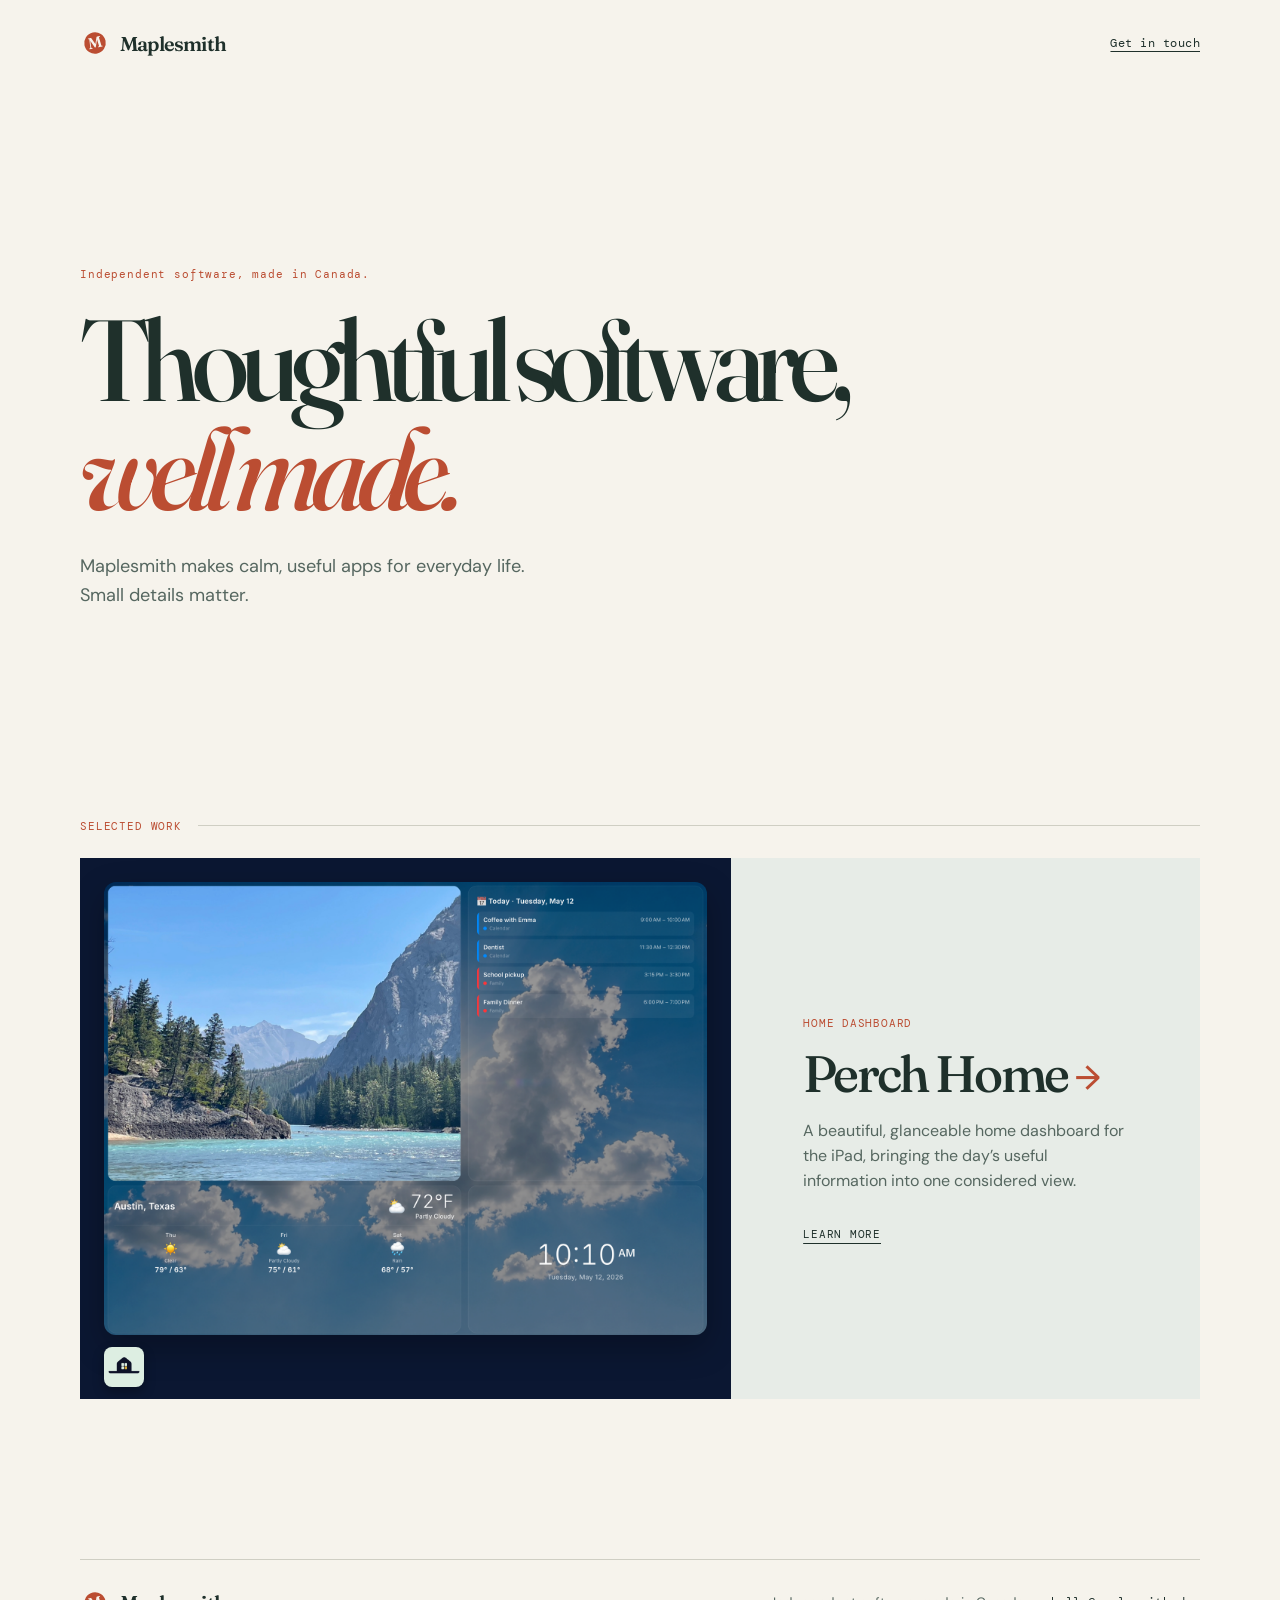
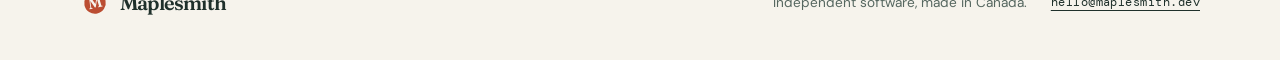
==== index.html @ dc41d1d1 "feat: add Perch Home section with app, privacy, terms, and support pages Moves Perch Home's supporti" ====
<!doctype html>
<html lang="en">
  <head>
    <meta charset="UTF-8" />
    <meta name="viewport" content="width=device-width, initial-scale=1.0" />
    <meta
      name="description"
      content="Maplesmith is an independent software studio making thoughtful apps for everyday life."
    />
    <meta name="theme-color" content="#f6f3ec" />
    <title>Maplesmith - Independent software studio</title>
    <link rel="icon" href="assets/maplesmith-mark.svg" type="image/svg+xml" />
    <link rel="alternate icon" href="assets/favicon-32.png" type="image/png" sizes="32x32" />
    <link rel="apple-touch-icon" href="assets/maplesmith-mark-avatar-180.png" />
    <link rel="preconnect" href="https://fonts.googleapis.com" />
    <link rel="preconnect" href="https://fonts.gstatic.com" crossorigin />
    <link
      href="https://fonts.googleapis.com/css2?family=DM+Mono:wght@400;500&amp;family=DM+Sans:opsz,wght@9..40,400;9..40,500;9..40,600&amp;family=Fraunces:opsz,wght@9..144,500;9..144,600&amp;display=swap"
      rel="stylesheet"
    />
    <link rel="stylesheet" href="styles.css" />
  </head>
  <body>
    <main>
      <nav aria-label="Primary navigation">
        <a class="wordmark" href="#top" aria-label="Maplesmith home">
          <img class="mark" src="assets/maplesmith-mark.svg" alt="" />
          <span>Maplesmith</span>
        </a>
        <a class="nav-link" href="mailto:hello@maplesmith.dev">Get in touch</a>
      </nav>

      <section class="hero" id="top">
        <p class="eyebrow hero-eyebrow">Independent software, made in Canada.</p>
        <h1>Thoughtful software,<br /><em>well made.</em></h1>
        <p class="intro">
          Maplesmith makes calm, useful apps for everyday life. Small details matter.
        </p>
      </section>

      <section class="work" aria-labelledby="work-title">
        <div class="section-heading">
          <p class="eyebrow" id="work-title">Selected work</p>
          <span class="rule" aria-hidden="true"></span>
        </div>
        <a class="project" href="perch-home/">
          <div class="project-art" aria-hidden="true">
            <img class="project-screenshot" src="assets/perch-home-dashboard.png" alt="" />
            <span class="project-app-icon">
              <img src="assets/perch-home-icon.png" alt="" />
            </span>
          </div>
          <div class="project-copy">
            <p class="project-type">Home dashboard</p>
            <h2>Perch Home <span aria-hidden="true">→</span></h2>
            <p>
              A beautiful, glanceable home dashboard for the iPad, bringing the day’s useful
              information into one considered view.
            </p>
            <span class="project-link">Learn more</span>
          </div>
        </a>
      </section>
    </main>

    <footer>
      <a class="wordmark" href="#top">
        <img class="mark" src="assets/maplesmith-mark.svg" alt="" />
        <span>Maplesmith</span>
      </a>
      <p>Independent software, made in Canada.</p>
      <a href="mailto:hello@maplesmith.dev">hello@maplesmith.dev</a>
    </footer>
  </body>
</html>
---- styles.css ----
:root {
  --paper: #f6f3ec;
  --ink: #1f302b;
  --muted: #566760;
  --line: #cfcec3;
  --maple: #bb4d32;
  --moss: #405d4d;
  --serif: "Fraunces", Georgia, serif;
  --sans: "DM Sans", Arial, sans-serif;
  --mono: "DM Mono", monospace;
}

* {
  box-sizing: border-box;
}

html {
  scroll-behavior: smooth;
}

body {
  margin: 0;
  background: var(--paper);
  color: var(--ink);
  font-family: var(--sans);
}

a {
  color: inherit;
}

main,
footer {
  width: min(100% - 48px, 1120px);
  margin: 0 auto;
}

nav {
  display: flex;
  align-items: center;
  justify-content: space-between;
  padding: 28px 0;
}

.wordmark {
  display: inline-flex;
  align-items: center;
  gap: 10px;
  color: var(--ink);
  font-family: var(--serif);
  font-size: 1.25rem;
  font-weight: 600;
  letter-spacing: -0.04em;
  text-decoration: none;
}

.mark {
  width: 30px;
  height: 30px;
  display: block;
}

.nav-link,
footer a:not(.wordmark) {
  font-family: var(--mono);
  font-size: 0.72rem;
  letter-spacing: 0.04em;
  text-underline-offset: 4px;
}

.hero {
  padding: clamp(88px, 15vw, 180px) 0 clamp(110px, 17vw, 190px);
}

.eyebrow {
  margin: 0;
  color: var(--maple);
  font-family: var(--mono);
  font-size: 0.7rem;
  letter-spacing: 0.075em;
  line-height: 1.5;
  text-transform: uppercase;
}

.hero-eyebrow {
  text-transform: none;
}

h1,
h2,
p {
  margin-top: 0;
}

h1 {
  max-width: 850px;
  margin: 22px 0 28px;
  font-family: var(--serif);
  font-size: clamp(3.8rem, 9vw, 7.6rem);
  font-weight: 500;
  letter-spacing: -0.075em;
  line-height: 0.95;
}

h1 em {
  color: var(--maple);
  font-weight: 500;
}

.intro {
  max-width: 450px;
  color: var(--muted);
  font-size: 1.13rem;
  line-height: 1.6;
}

.work {
  padding-bottom: clamp(100px, 14vw, 160px);
}

.section-heading {
  display: flex;
  align-items: center;
  gap: 16px;
  margin-bottom: 24px;
}

.rule {
  height: 1px;
  flex: 1;
  background: var(--line);
}

.project {
  display: grid;
  grid-template-columns: minmax(280px, 1fr) minmax(250px, 0.72fr);
  overflow: hidden;
  background: #e7ece7;
  color: var(--ink);
  text-decoration: none;
  transition: transform 180ms ease, box-shadow 180ms ease;
}

.project:hover {
  box-shadow: 8px 10px 0 var(--ink);
  transform: translate(-4px, -4px);
}

.project-art {
  position: relative;
  display: flex;
  align-items: center;
  overflow: hidden;
  padding: 24px 24px 64px;
  background: #0b1732;
}

.project-screenshot {
  display: block;
  width: 100%;
  height: auto;
  object-fit: contain;
  object-position: center;
  border-radius: 12px;
  box-shadow: 0 12px 32px rgba(0, 0, 0, 0.28);
}

.project-app-icon {
  position: absolute;
  bottom: 12px;
  left: 24px;
  display: block;
  width: 40px;
  overflow: hidden;
  border-radius: 20%;
  box-shadow: 0 5px 12px rgba(0, 0, 0, 0.3);
}

.project-app-icon img {
  display: block;
  width: 100%;
  height: auto;
}

.project-copy {
  display: flex;
  flex-direction: column;
  justify-content: center;
  padding: clamp(36px, 6vw, 72px);
}

.project-type,
.project-link {
  font-family: var(--mono);
  font-size: 0.7rem;
  letter-spacing: 0.07em;
  text-transform: uppercase;
}

.project-type {
  margin-bottom: 18px;
  color: var(--maple);
}

h2 {
  margin-bottom: 20px;
  font-family: var(--serif);
  font-size: clamp(2.25rem, 4vw, 3.4rem);
  font-weight: 500;
  letter-spacing: -0.055em;
  line-height: 1;
}

h2 span {
  color: var(--maple);
  font-family: var(--sans);
  font-size: 0.65em;
  vertical-align: 0.1em;
}

.project-copy > p:not(.project-type) {
  max-width: 370px;
  color: var(--muted);
  line-height: 1.55;
}

.project-link {
  margin-top: 18px;
  color: var(--ink);
  text-decoration: underline;
  text-underline-offset: 5px;
}

footer {
  display: grid;
  grid-template-columns: 1fr auto auto;
  gap: 24px;
  align-items: center;
  padding: 28px 0 42px;
  border-top: 1px solid var(--line);
}

footer p {
  margin: 0;
  color: var(--muted);
  font-size: 0.85rem;
}

@media (max-width: 680px) {
  main,
  footer {
    width: min(100% - 32px, 1120px);
  }

  nav {
    padding-top: 20px;
  }

  .hero {
    padding-top: 100px;
  }

  h1 {
    font-size: clamp(3.5rem, 17vw, 5rem);
  }

  .project {
    grid-template-columns: 1fr;
  }

  .project-art {
    padding: 16px 16px 54px;
  }

  .project-app-icon {
    bottom: 10px;
    left: 16px;
    width: 36px;
  }

  .project-copy {
    padding: 34px;
  }

  footer {
    grid-template-columns: 1fr;
    gap: 16px;
  }
}

/* App sections and document pages */

.subnav {
  display: flex;
  gap: 20px;
  align-items: center;
}

.page-hero {
  padding: clamp(56px, 9vw, 96px) 0 clamp(40px, 6vw, 64px);
}

.page-hero h1,
.doc h1 {
  margin: 18px 0 22px;
  font-size: clamp(2.6rem, 6vw, 4.4rem);
  letter-spacing: -0.06em;
}

.app-id {
  display: flex;
  align-items: center;
  gap: 18px;
}

.app-icon {
  width: 72px;
  height: 72px;
  display: block;
  border-radius: 20%;
  box-shadow: 0 5px 14px rgba(31, 48, 43, 0.18);
}

.features {
  display: grid;
  grid-template-columns: repeat(auto-fit, minmax(260px, 1fr));
  gap: 36px 40px;
}

.feature h3 {
  margin: 0 0 8px;
  font-family: var(--serif);
  font-size: 1.3rem;
  font-weight: 600;
  letter-spacing: -0.03em;
}

.feature p {
  margin: 0;
  color: var(--muted);
  line-height: 1.6;
}

.doc {
  max-width: 720px;
  padding: clamp(48px, 8vw, 80px) 0 clamp(72px, 11vw, 120px);
}

.doc-meta {
  color: var(--muted);
  font-family: var(--mono);
  font-size: 0.72rem;
  letter-spacing: 0.04em;
}

.doc h2 {
  margin: 48px 0 14px;
  font-size: 1.55rem;
  letter-spacing: -0.035em;
  line-height: 1.25;
}

.doc h3 {
  margin: 32px 0 10px;
  font-family: var(--serif);
  font-size: 1.2rem;
  font-weight: 600;
  letter-spacing: -0.03em;
}

.doc p,
.doc li {
  color: var(--muted);
  font-size: 1rem;
  line-height: 1.7;
}

.doc ul {
  margin: 0 0 18px;
  padding-left: 22px;
}

.doc li {
  margin-bottom: 10px;
}

.doc strong {
  color: var(--ink);
  font-weight: 600;
}

.doc code {
  font-family: var(--mono);
  font-size: 0.85em;
  overflow-wrap: anywhere;
}

.cta {
  display: inline-block;
  margin-top: 6px;
  color: var(--ink);
  font-family: var(--mono);
  font-size: 0.7rem;
  letter-spacing: 0.07em;
  text-transform: uppercase;
  text-underline-offset: 5px;
}

@media (max-width: 680px) {
  nav {
    flex-wrap: wrap;
    gap: 12px 16px;
  }

  .subnav {
    flex-wrap: wrap;
    gap: 14px;
  }

  .page-hero h1,
  .doc h1 {
    font-size: clamp(2.4rem, 11vw, 3.2rem);
  }
}
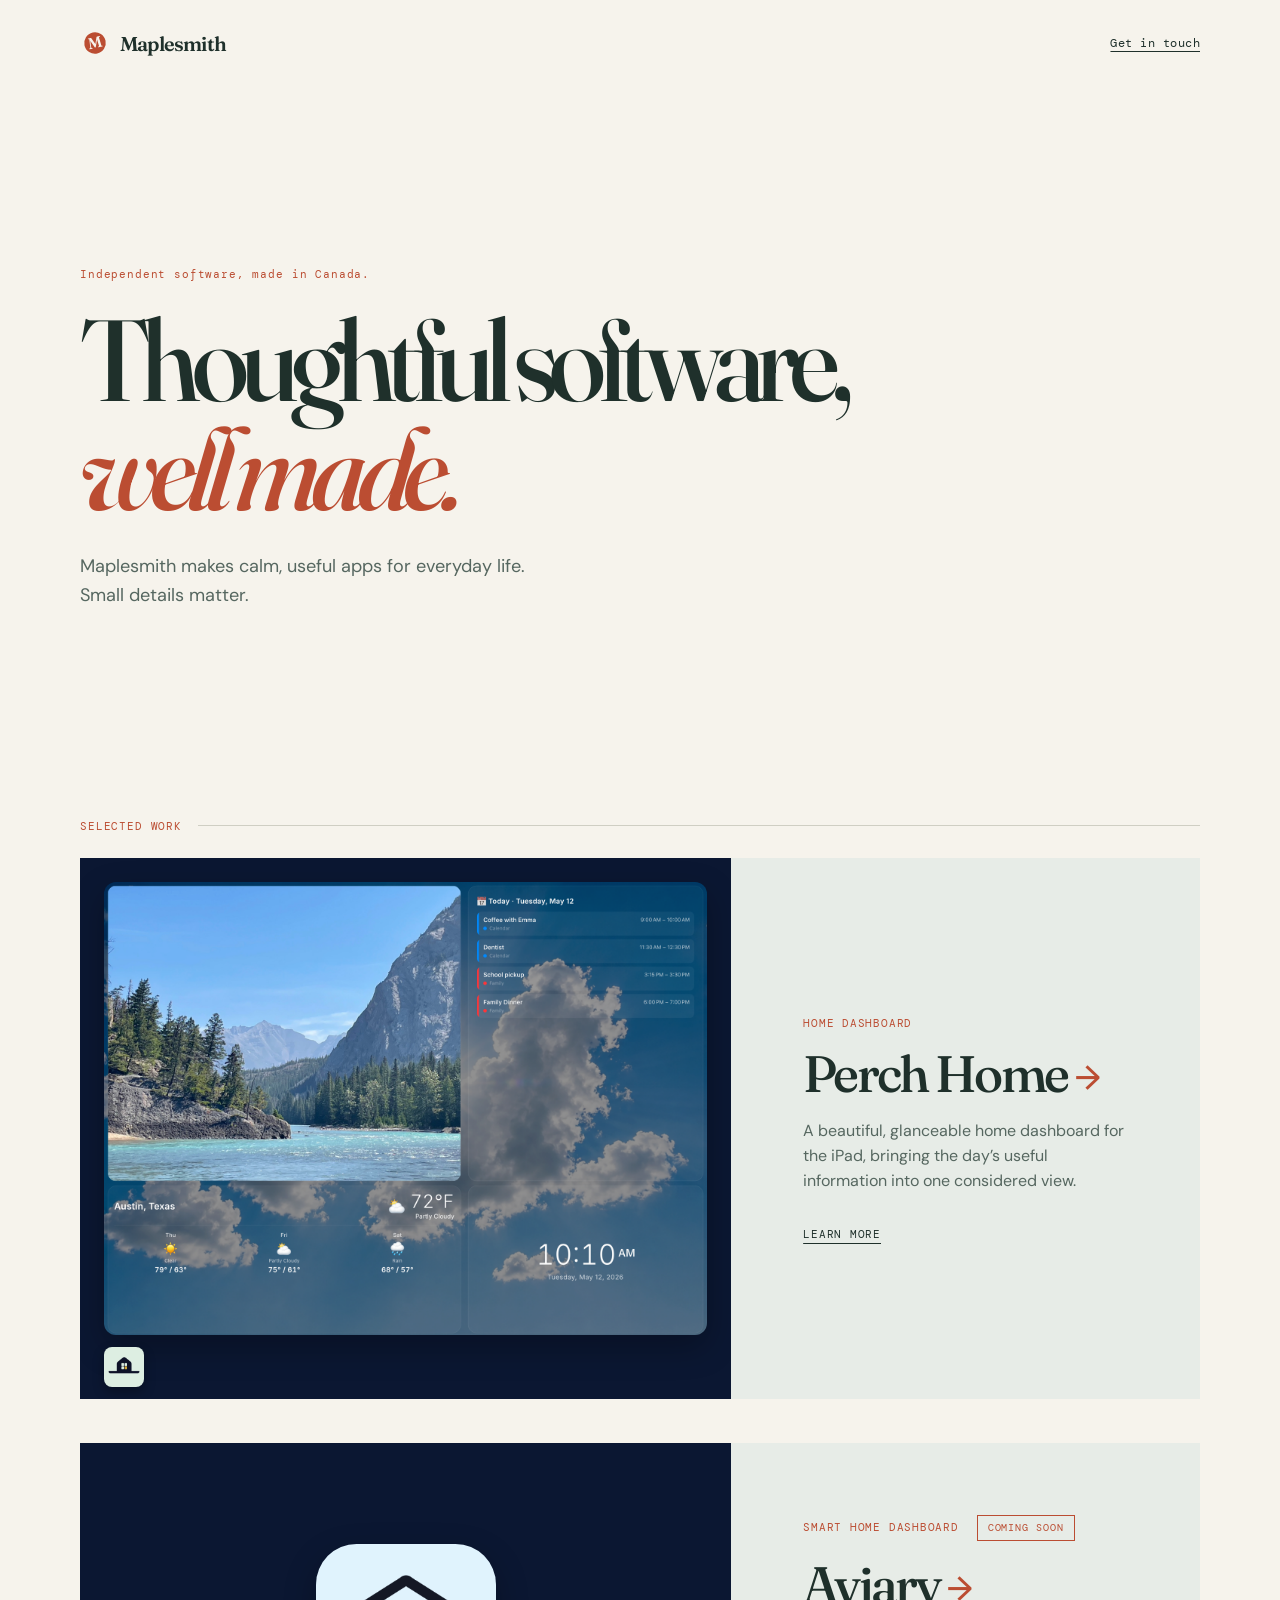
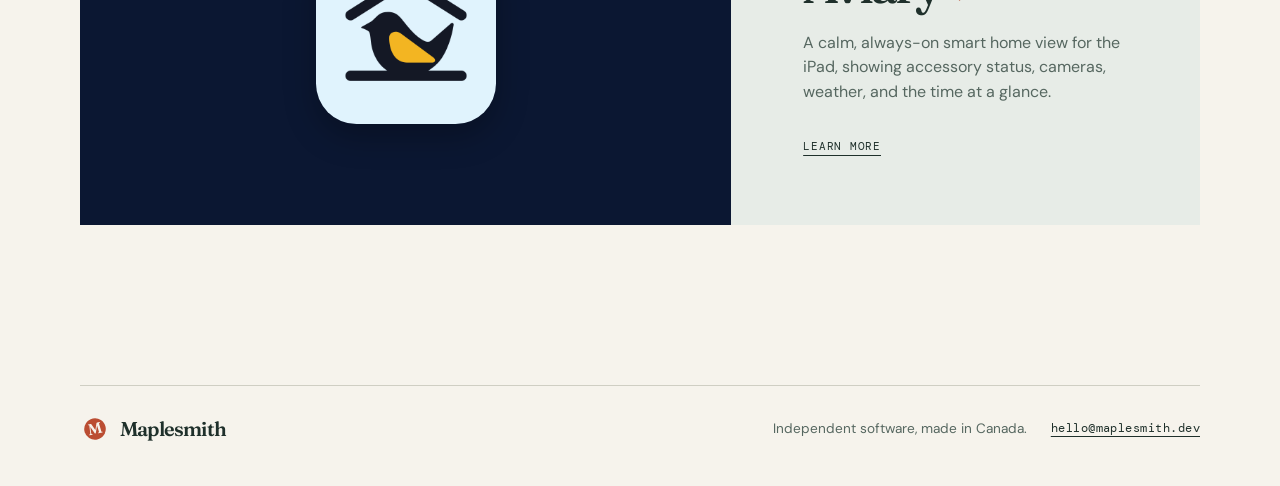
==== commit 8ebf3b01: "feat: add Aviary section to maplesmith.dev Adds /aviary/ with landing, privacy, terms, support, and " ====
--- a/index.html
+++ b/index.html
@@ -60,6 +60,23 @@
             <span class="project-link">Learn more</span>
           </div>
         </a>
+        <!-- COMING SOON: drop the status badge when Aviary v1 is live on the App Store (aviary#34) -->
+        <a class="project" href="aviary/">
+          <div class="project-art is-icon-only" aria-hidden="true">
+            <img class="project-icon-art" src="assets/aviary-icon.png" alt="" />
+          </div>
+          <div class="project-copy">
+            <p class="project-type">
+              Smart home dashboard <span class="status-badge">Coming soon</span>
+            </p>
+            <h2>Aviary <span aria-hidden="true">→</span></h2>
+            <p>
+              A calm, always-on smart home view for the iPad, showing accessory status, cameras,
+              weather, and the time at a glance.
+            </p>
+            <span class="project-link">Learn more</span>
+          </div>
+        </a>
       </section>
     </main>
 
--- a/styles.css
+++ b/styles.css
@@ -290,14 +290,65 @@
 
 /* App sections and document pages */
 
-.subnav {
+.section-head {
+  padding-top: 8px;
+}
+
+/* the section label is an eyebrow, so it carries the same rule as every other
+   section heading on the site rather than floating in whitespace. the page
+   links share that row, with the rule separating them from the label. */
+.section-head .section-heading {
+  margin-bottom: 0;
+}
+
+.section-label {
+  margin: 0;
+  white-space: nowrap;
+}
+
+.section-label a {
+  color: inherit;
+  text-decoration: none;
+}
+
+.section-label a:hover {
+  text-decoration: underline;
+  text-underline-offset: 4px;
+}
+
+.app-eyebrow {
+  margin-bottom: 14px;
+}
+
+.section-nav {
   display: flex;
-  gap: 20px;
-  align-items: center;
+  flex-wrap: wrap;
+  justify-content: flex-start;
+  gap: 4px 26px;
+  padding: 0;
+}
+
+.section-nav a {
+  padding-bottom: 2px;
+  border-bottom: 2px solid transparent;
+  color: var(--muted);
+  font-family: var(--mono);
+  font-size: 0.72rem;
+  letter-spacing: 0.04em;
+  text-decoration: none;
+}
+
+.section-nav a:hover {
+  color: var(--ink);
+}
+
+.section-nav a[aria-current="page"] {
+  color: var(--ink);
+  border-bottom-color: var(--maple);
 }
 
 .page-hero {
-  padding: clamp(56px, 9vw, 96px) 0 clamp(40px, 6vw, 64px);
+  padding: clamp(40px, 7vw, 72px) 0 clamp(40px, 6vw, 64px);
 }
 
 .page-hero h1,
@@ -311,6 +362,11 @@
   display: flex;
   align-items: center;
   gap: 18px;
+  margin-bottom: 26px;
+}
+
+.app-id h1 {
+  margin: 0;
 }
 
 .app-icon {
@@ -343,7 +399,7 @@
 
 .doc {
   max-width: 720px;
-  padding: clamp(48px, 8vw, 80px) 0 clamp(72px, 11vw, 120px);
+  padding: clamp(36px, 6vw, 60px) 0 clamp(72px, 11vw, 120px);
 }
 
 .doc-meta {
@@ -407,18 +463,85 @@
 }
 
 @media (max-width: 680px) {
-  nav {
-    flex-wrap: wrap;
-    gap: 12px 16px;
-  }
-
-  .subnav {
-    flex-wrap: wrap;
-    gap: 14px;
-  }
+  .section-nav {
+    gap: 4px 18px;
+  }
+
 
   .page-hero h1,
   .doc h1 {
     font-size: clamp(2.4rem, 11vw, 3.2rem);
   }
 }
+
+/* the label and links share a row down to about 400px, below which the rule
+   between them shrinks to a stub; there, the links drop to their own line */
+@media (max-width: 400px) {
+  .section-head .section-heading {
+    flex-wrap: wrap;
+    row-gap: 14px;
+  }
+
+  .section-head .section-nav {
+    flex-basis: 100%;
+  }
+}
+
+/* The studio index carried a single project tile until Aviary was added; stacked
+   tiles need separating or their art panels read as one continuous block. */
+
+.project + .project {
+  margin-top: clamp(28px, 4vw, 44px);
+}
+
+/* Pre-release apps: tile art for an app with no device screenshot yet, and the
+   coming-soon marker. Search the site for "Coming soon" to find every place the
+   marker appears when an app ships. */
+
+.project-art.is-icon-only {
+  justify-content: center;
+  padding: clamp(32px, 6vw, 56px);
+}
+
+.project-icon-art {
+  display: block;
+  width: min(60%, 180px);
+  height: auto;
+  border-radius: 22.5%;
+  box-shadow: 0 12px 32px rgba(0, 0, 0, 0.28);
+}
+
+.status-badge {
+  display: inline-block;
+  padding: 4px 10px;
+  border: 1px solid var(--maple);
+  color: var(--maple);
+  font-family: var(--mono);
+  font-size: 0.65rem;
+  letter-spacing: 0.09em;
+  line-height: 1.6;
+  text-transform: uppercase;
+  white-space: nowrap;
+}
+
+.project-type .status-badge {
+  margin-left: 10px;
+}
+
+.hero-badge {
+  margin-bottom: 20px;
+}
+
+.requirements {
+  margin: 22px 0 0;
+  max-width: 54ch;
+  color: var(--muted);
+  font-family: var(--mono);
+  font-size: 0.75rem;
+  line-height: 1.8;
+}
+
+.requirements strong {
+  color: var(--ink);
+  font-weight: 500;
+}
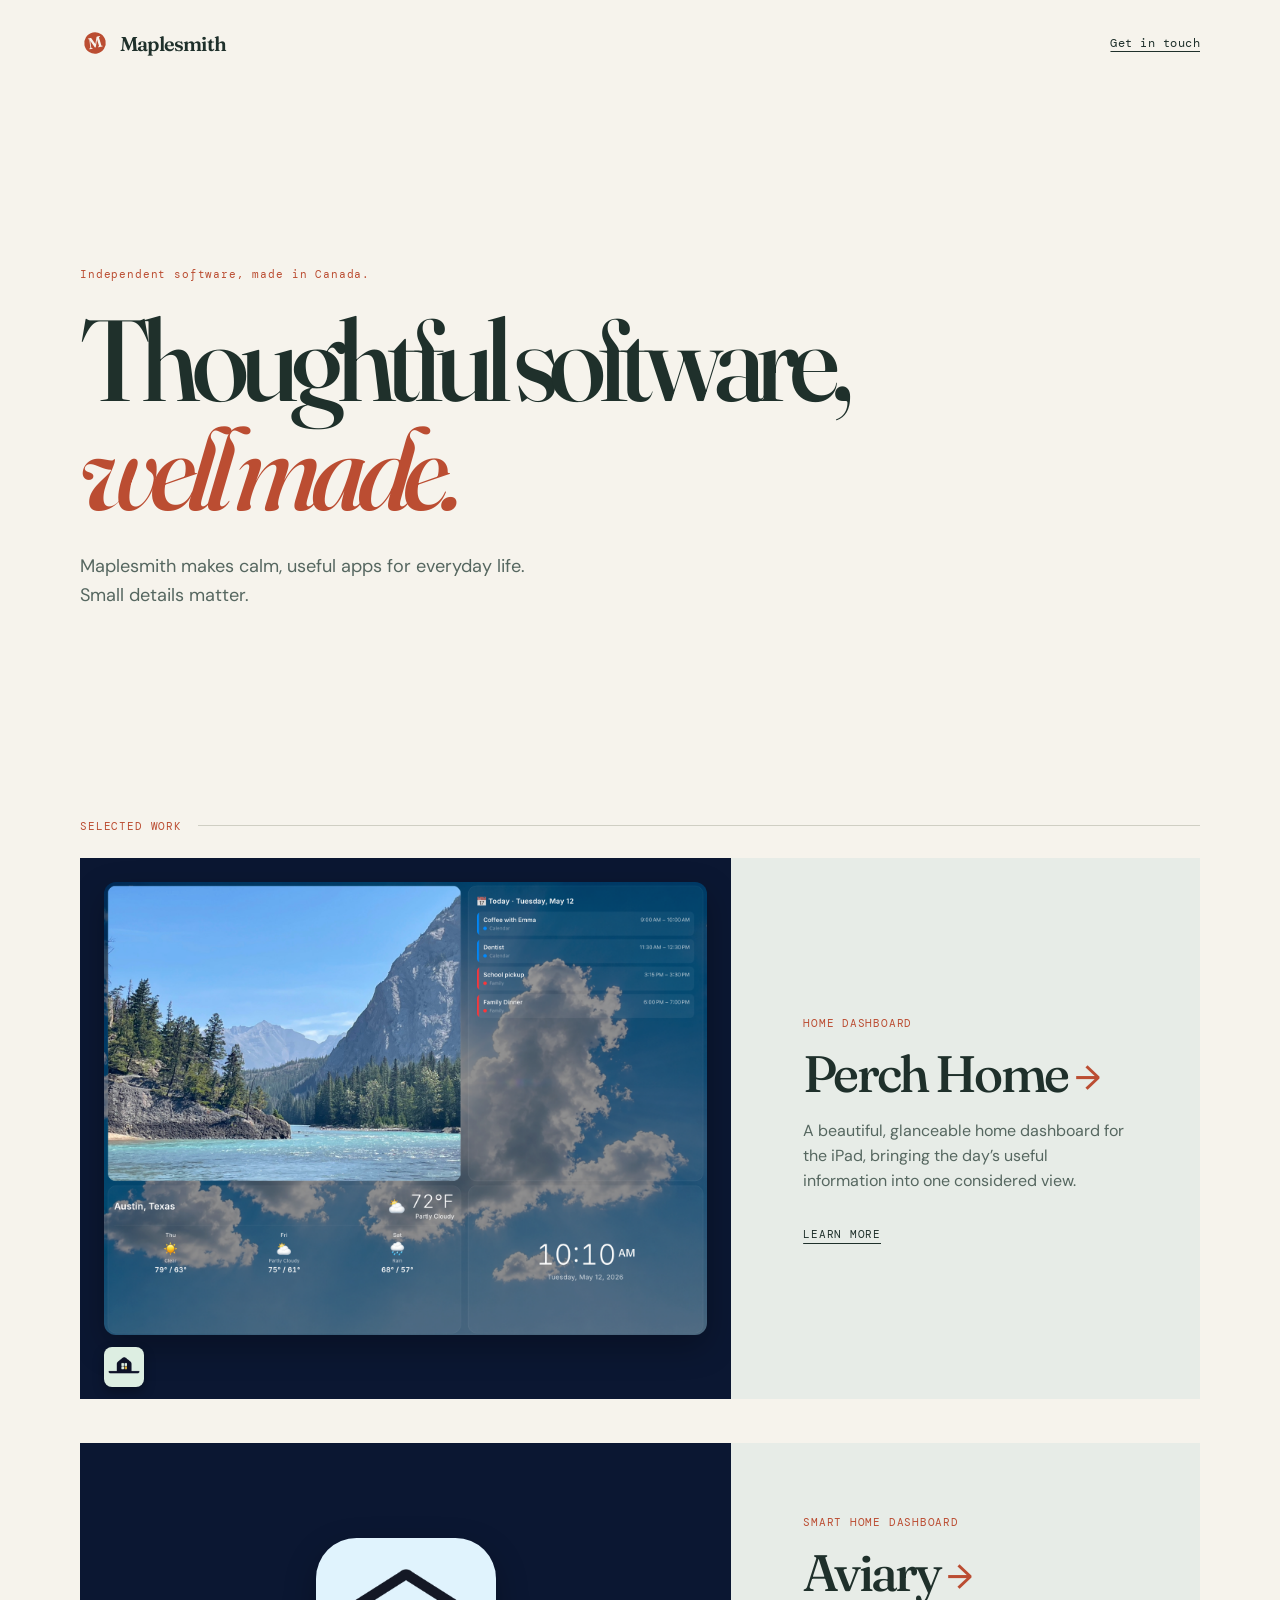
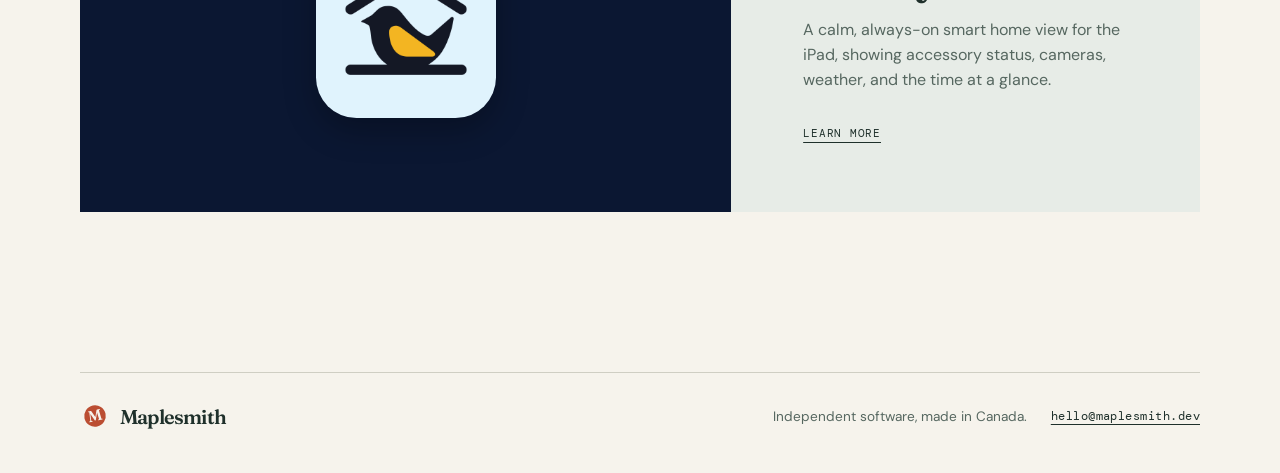
==== commit 38410670: "feat: mark Aviary as released on the App Store Drop the "Coming soon" badges and their CSS, link the" ====
--- a/index.html
+++ b/index.html
@@ -60,15 +60,12 @@
             <span class="project-link">Learn more</span>
           </div>
         </a>
-        <!-- COMING SOON: drop the status badge when Aviary v1 is live on the App Store (aviary#34) -->
         <a class="project" href="aviary/">
           <div class="project-art is-icon-only" aria-hidden="true">
             <img class="project-icon-art" src="assets/aviary-icon.png" alt="" />
           </div>
           <div class="project-copy">
-            <p class="project-type">
-              Smart home dashboard <span class="status-badge">Coming soon</span>
-            </p>
+            <p class="project-type">Smart home dashboard</p>
             <h2>Aviary <span aria-hidden="true">→</span></h2>
             <p>
               A calm, always-on smart home view for the iPad, showing accessory status, cameras,
--- a/styles.css
+++ b/styles.css
@@ -494,9 +494,7 @@
   margin-top: clamp(28px, 4vw, 44px);
 }
 
-/* Pre-release apps: tile art for an app with no device screenshot yet, and the
-   coming-soon marker. Search the site for "Coming soon" to find every place the
-   marker appears when an app ships. */
+/* Tile art for an app with no device screenshot yet. */
 
 .project-art.is-icon-only {
   justify-content: center;
@@ -516,29 +514,7 @@
   padding: 4px 10px;
   border: 1px solid var(--maple);
   color: var(--maple);
-  font-family: var(--mono);
-  font-size: 0.65rem;
-  letter-spacing: 0.09em;
-  line-height: 1.6;
-  text-transform: uppercase;
-  white-space: nowrap;
-}
-
-.project-type .status-badge {
-  margin-left: 10px;
-}
-
-.hero-badge {
-  margin-bottom: 20px;
-}
-
-.requirements {
-  margin: 22px 0 0;
-  max-width: 54ch;
-  color: var(--muted);
-  font-family: var(--mono);
-  font-size: 0.75rem;
-  line-height: 1.8;
+  font-family: var(--mono.8;
 }
 
 .requirements strong {
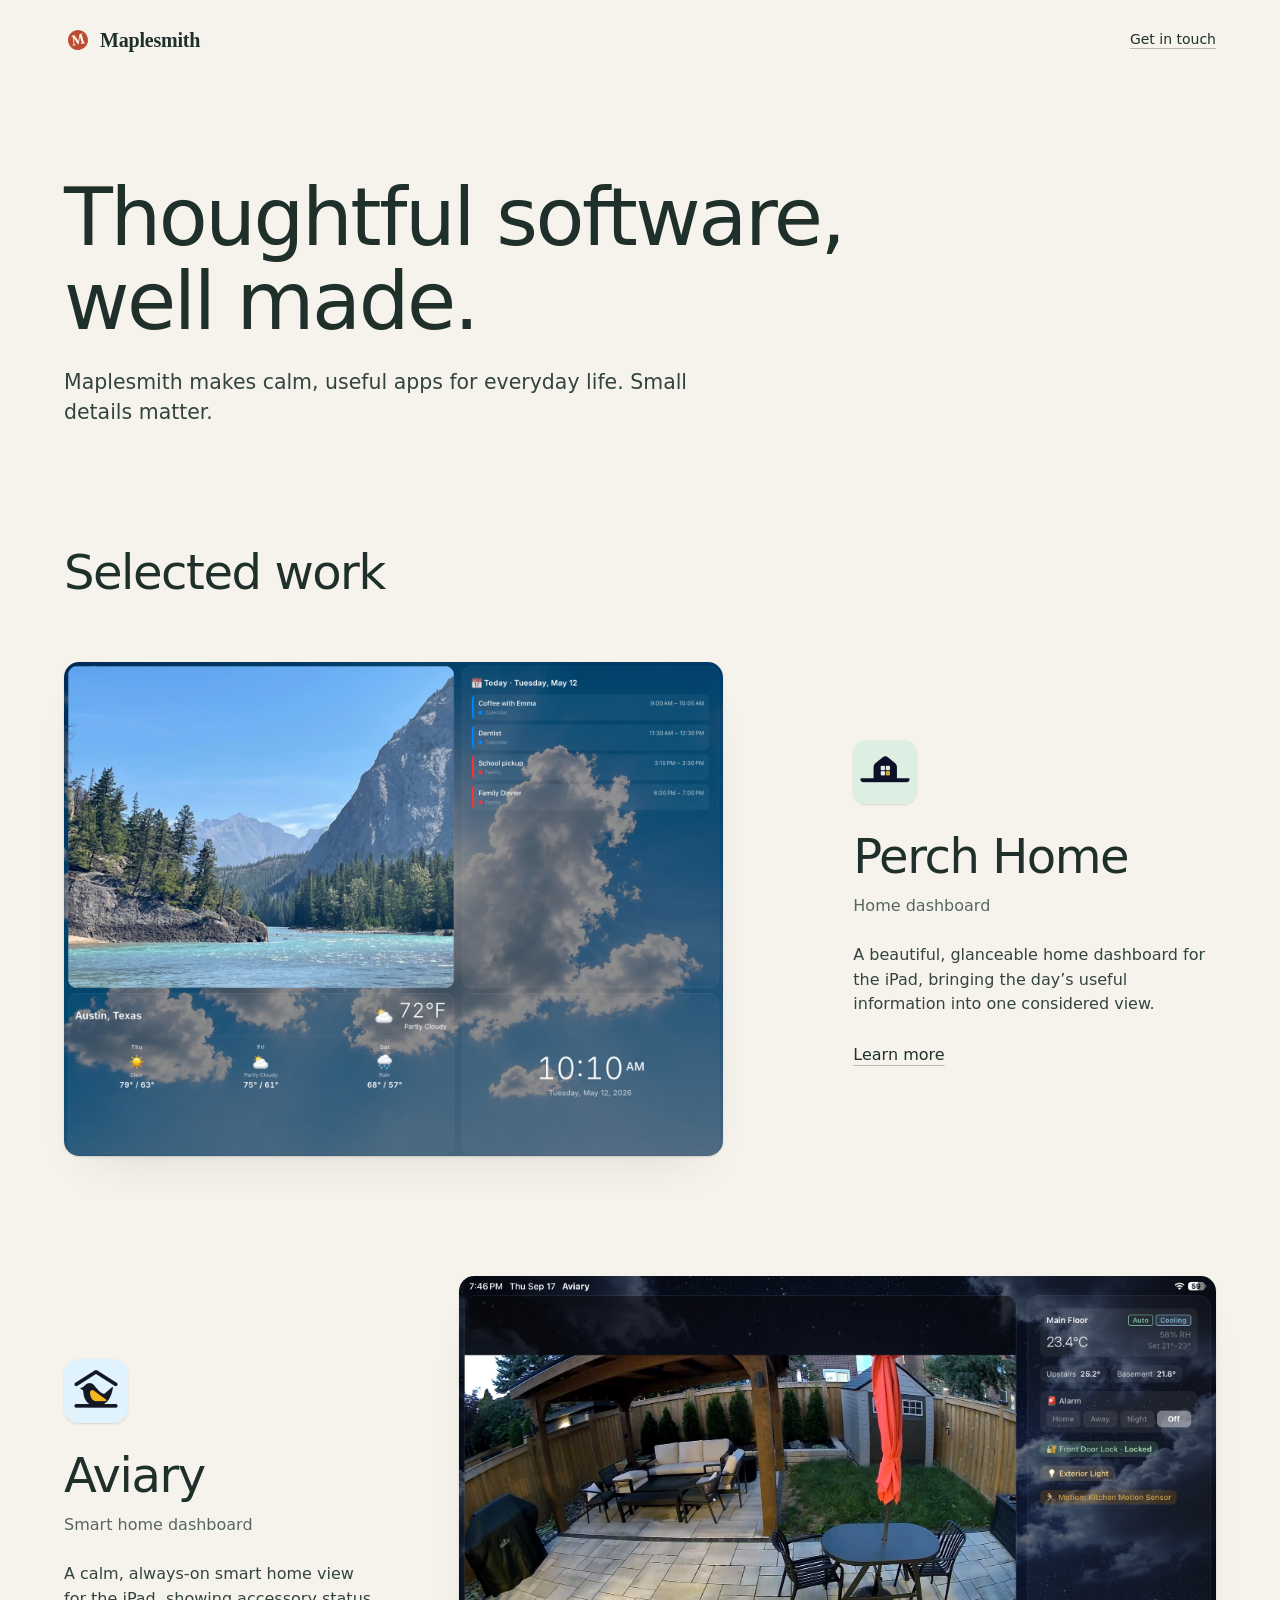
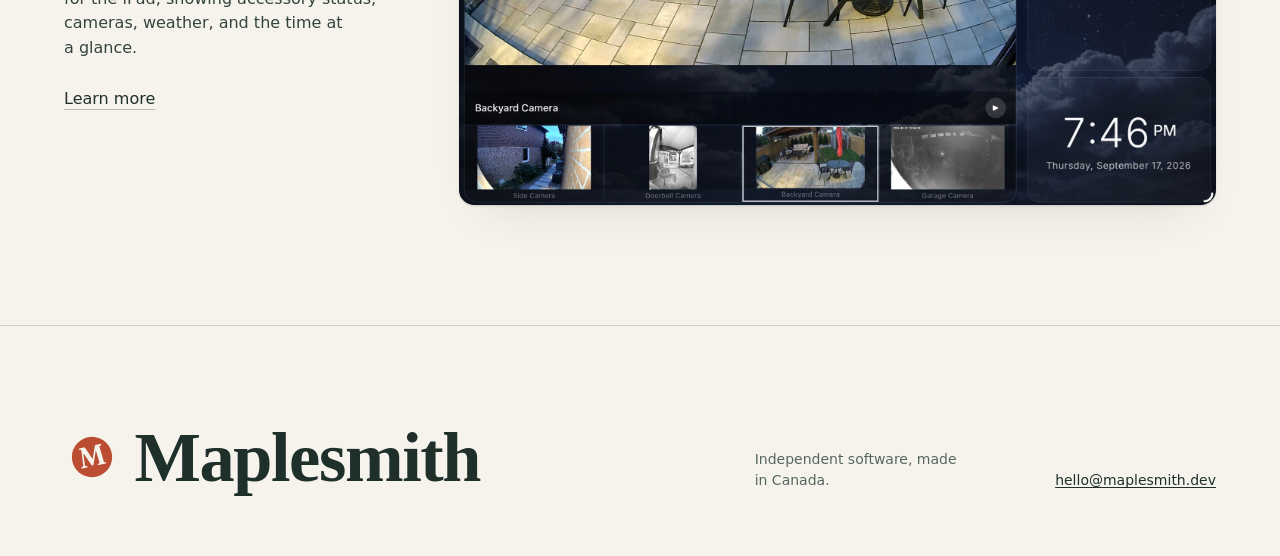
==== commit 25657246: "feat: redesign the site around the apps' own screens Replace Fraunces, DM Sans and DM Mono with Sato" ====
--- a/index.html
+++ b/index.html
@@ -12,78 +12,96 @@
     <link rel="icon" href="assets/maplesmith-mark.svg" type="image/svg+xml" />
     <link rel="alternate icon" href="assets/favicon-32.png" type="image/png" sizes="32x32" />
     <link rel="apple-touch-icon" href="assets/maplesmith-mark-avatar-180.png" />
-    <link rel="preconnect" href="https://fonts.googleapis.com" />
-    <link rel="preconnect" href="https://fonts.gstatic.com" crossorigin />
+    <link rel="preconnect" href="https://api.fontshare.com" crossorigin />
+    <link rel="preconnect" href="https://cdn.fontshare.com" crossorigin />
     <link
-      href="https://fonts.googleapis.com/css2?family=DM+Mono:wght@400;500&amp;family=DM+Sans:opsz,wght@9..40,400;9..40,500;9..40,600&amp;family=Fraunces:opsz,wght@9..144,500;9..144,600&amp;display=swap"
+      href="https://api.fontshare.com/v2/css?f[]=satoshi@400,500,700&amp;f[]=gambetta@600&amp;display=swap"
       rel="stylesheet"
     />
     <link rel="stylesheet" href="styles.css" />
   </head>
   <body>
-    <main>
-      <nav aria-label="Primary navigation">
+    <header class="masthead">
+      <nav class="container" aria-label="Primary navigation">
         <a class="wordmark" href="#top" aria-label="Maplesmith home">
           <img class="mark" src="assets/maplesmith-mark.svg" alt="" />
           <span>Maplesmith</span>
         </a>
         <a class="nav-link" href="mailto:hello@maplesmith.dev">Get in touch</a>
       </nav>
+    </header>
 
+    <main>
       <section class="hero" id="top">
-        <p class="eyebrow hero-eyebrow">Independent software, made in Canada.</p>
-        <h1>Thoughtful software,<br /><em>well made.</em></h1>
-        <p class="intro">
-          Maplesmith makes calm, useful apps for everyday life. Small details matter.
-        </p>
+        <div class="container">
+          <h1>Thoughtful software,<br />well made.</h1>
+          <p class="lead">
+            Maplesmith makes calm, useful apps for everyday life. Small details matter.
+          </p>
+        </div>
       </section>
 
       <section class="work" aria-labelledby="work-title">
-        <div class="section-heading">
-          <p class="eyebrow" id="work-title">Selected work</p>
-          <span class="rule" aria-hidden="true"></span>
+        <div class="container">
+          <h2 id="work-title">Selected work</h2>
+
+          <a class="project" href="perch-home/">
+            <figure class="project-art">
+              <img
+                class="screen"
+                src="assets/perch-home-dashboard.png"
+                width="1600"
+                height="1200"
+                alt="Perch Home on an iPad: a photo, the day's calendar, the weather forecast, and the time"
+              />
+            </figure>
+            <div class="project-copy">
+              <img class="app-icon" src="assets/perch-home-icon.png" width="64" height="64" alt="" />
+              <h3>Perch Home</h3>
+              <p class="kind">Home dashboard</p>
+              <p class="desc">
+                A beautiful, glanceable home dashboard for the iPad, bringing the day’s useful
+                information into one considered view.
+              </p>
+              <span class="project-link">Learn more</span>
+            </div>
+          </a>
+
+          <a class="project is-flipped" href="aviary/">
+            <figure class="project-art">
+              <img
+                class="screen"
+                src="assets/aviary-dashboard.jpg"
+                width="2000"
+                height="1397"
+                loading="lazy"
+                alt="Aviary on an iPad: a backyard camera feed, thermostat, alarm and lock status, and the time"
+              />
+            </figure>
+            <div class="project-copy">
+              <img class="app-icon" src="assets/aviary-icon.png" width="64" height="64" alt="" />
+              <h3>Aviary</h3>
+              <p class="kind">Smart home dashboard</p>
+              <p class="desc">
+                A calm, always-on smart home view for the iPad, showing accessory status, cameras,
+                weather, and the time at a glance.
+              </p>
+              <span class="project-link">Learn more</span>
+            </div>
+          </a>
         </div>
-        <a class="project" href="perch-home/">
-          <div class="project-art" aria-hidden="true">
-            <img class="project-screenshot" src="assets/perch-home-dashboard.png" alt="" />
-            <span class="project-app-icon">
-              <img src="assets/perch-home-icon.png" alt="" />
-            </span>
-          </div>
-          <div class="project-copy">
-            <p class="project-type">Home dashboard</p>
-            <h2>Perch Home <span aria-hidden="true">→</span></h2>
-            <p>
-              A beautiful, glanceable home dashboard for the iPad, bringing the day’s useful
-              information into one considered view.
-            </p>
-            <span class="project-link">Learn more</span>
-          </div>
-        </a>
-        <a class="project" href="aviary/">
-          <div class="project-art is-icon-only" aria-hidden="true">
-            <img class="project-icon-art" src="assets/aviary-icon.png" alt="" />
-          </div>
-          <div class="project-copy">
-            <p class="project-type">Smart home dashboard</p>
-            <h2>Aviary <span aria-hidden="true">→</span></h2>
-            <p>
-              A calm, always-on smart home view for the iPad, showing accessory status, cameras,
-              weather, and the time at a glance.
-            </p>
-            <span class="project-link">Learn more</span>
-          </div>
-        </a>
       </section>
     </main>
 
-    <footer>
-      <a class="wordmark" href="#top">
-        <img class="mark" src="assets/maplesmith-mark.svg" alt="" />
-        <span>Maplesmith</span>
-      </a>
-      <p>Independent software, made in Canada.</p>
-      <a href="mailto:hello@maplesmith.dev">hello@maplesmith.dev</a>
+    <footer class="site-footer">
+      <div class="container">
+        <a class="wordmark" href="#top">
+          <img class="mark" src="assets/maplesmith-mark.svg" alt="" />
+          <span>Maplesmith</span>
+        </a>
+        <p>Independent software, made in Canada.</p>
+        <a href="mailto:hello@maplesmith.dev">hello@maplesmith.dev</a>
+      </div>
     </footer>
   </body>
 </html>
--- a/styles.css
+++ b/styles.css
@@ -1,523 +1,782 @@
-:root {
-  --paper: #f6f3ec;
-  --ink: #1f302b;
-  --muted: #566760;
-  --line: #cfcec3;
-  --maple: #bb4d32;
-  --moss: #405d4d;
-  --serif: "Fraunces", Georgia, serif;
-  --sans: "DM Sans", Arial, sans-serif;
-  --mono: "DM Mono", monospace;
-}
-
-* {
-  box-sizing: border-box;
-}
+/* Hallmark · shape: Split Studio (/), Banner and Showcase (/perch-home/), Stage product page (/aviary/), Long Document (docs) · genre: editorial · theme: brand · redesign: full · draw: cc7d07, 1c250b, 7abcd0 (shapes swapped, see Picks)
+ * paper: oklch(96.5% 0.010 87.5) · accent: oklch(56% 0.148 35) · display: Satoshi · body: Satoshi · wordmark: Gambetta · hero: Banner (/), Banner (/perch-home/), Stage (/aviary/), kept (docs) · nav: edge-aligned, wordmark and one link · footer: mast · signature: both apps' real iPad screens set large on the first screen
+ * axes: light/geometric-sans/warm · posture: restrained · job: try · imagery: screenshots 6 (the owner's App Store captures) · contrast: pass · fold: pass · v2.0.0 */
+/* Hallmark · reworded "Perch Home →" to "Perch Home", "Aviary →" to "Aviary" · 63 names the arrow glued to the head */
+/* Hallmark · waive 77 · section.requirements-band is two dl rows and one App Store action · Aviary states exactly two requirements and a third row would invent one */
+/* Hallmark · waive 79 · the document pages head an article with its title only · each privacy policy, terms and FAQ text runs straight on below its title, so the first screen is the document itself */
+/* Hallmark · dismissed 77 · the studio home has two apps to show and the document pages are single legal texts; no section was added beyond the page's own content */
+/* Hallmark · pre-emit critique: P4 H4 E4 S4 R5 V3 · weakest: V, the three landing pages share the split tile; each page leads differently (type banner, full-width screen, stage) */
+@import url("./tokens.css");
+@import url("./base.css");
 
 html {
   scroll-behavior: smooth;
 }
 
-body {
-  margin: 0;
-  background: var(--paper);
-  color: var(--ink);
-  font-family: var(--sans);
-}
-
-a {
-  color: inherit;
-}
-
-main,
-footer {
-  width: min(100% - 48px, 1120px);
-  margin: 0 auto;
-}
-
-nav {
+a:hover {
+  text-decoration-color: var(--color-accent);
+}
+
+
+/* Chrome */
+
+.masthead nav {
   display: flex;
   align-items: center;
   justify-content: space-between;
-  padding: 28px 0;
+  min-height: 80px;
 }
 
 .wordmark {
   display: inline-flex;
   align-items: center;
-  gap: 10px;
-  color: var(--ink);
-  font-family: var(--serif);
-  font-size: 1.25rem;
+  gap: var(--space-xs);
+  color: var(--color-ink);
+  font-family: var(--font-outlier);
+  font-size: var(--text-lg);
   font-weight: 600;
-  letter-spacing: -0.04em;
+  letter-spacing: -0.01em;
   text-decoration: none;
 }
 
 .mark {
-  width: 30px;
-  height: 30px;
-  display: block;
+  width: 28px;
+  height: 28px;
+  flex-shrink: 0;
 }
 
 .nav-link,
-footer a:not(.wordmark) {
-  font-family: var(--mono);
-  font-size: 0.72rem;
-  letter-spacing: 0.04em;
-  text-underline-offset: 4px;
-}
-
-.hero {
-  padding: clamp(88px, 15vw, 180px) 0 clamp(110px, 17vw, 190px);
-}
-
-.eyebrow {
-  margin: 0;
-  color: var(--maple);
-  font-family: var(--mono);
-  font-size: 0.7rem;
-  letter-spacing: 0.075em;
-  line-height: 1.5;
-  text-transform: uppercase;
-}
-
-.hero-eyebrow {
-  text-transform: none;
-}
-
-h1,
-h2,
-p {
-  margin-top: 0;
-}
-
-h1 {
-  max-width: 850px;
-  margin: 22px 0 28px;
-  font-family: var(--serif);
-  font-size: clamp(3.8rem, 9vw, 7.6rem);
+.cta,
+.project-link {
+  display: inline-flex;
+  align-items: center;
+  min-height: 44px;
   font-weight: 500;
-  letter-spacing: -0.075em;
-  line-height: 0.95;
-}
-
-h1 em {
-  color: var(--maple);
-  font-weight: 500;
-}
-
-.intro {
-  max-width: 450px;
-  color: var(--muted);
-  font-size: 1.13rem;
-  line-height: 1.6;
-}
-
-.work {
-  padding-bottom: clamp(100px, 14vw, 160px);
+  text-decoration: underline;
+  text-decoration-color: var(--color-rule-2);
+  text-underline-offset: 0.3em;
+  transition: text-decoration-color var(--dur-short) var(--ease-out);
+}
+
+.nav-link {
+  font-size: var(--text-sm);
+}
+
+.nav-link:active,
+.cta:active,
+.project:active .project-link,
+.doc a:active {
+  color: var(--color-ink-2);
+}
+
+.statement-band .cta:active {
+  color: var(--color-board-muted);
+}
+
+.section-head {
+  border-block: var(--rule-hair) solid var(--color-rule);
 }
 
 .section-heading {
   display: flex;
   align-items: center;
-  gap: 16px;
-  margin-bottom: 24px;
-}
-
-.rule {
-  height: 1px;
-  flex: 1;
-  background: var(--line);
-}
-
-.project {
-  display: grid;
-  grid-template-columns: minmax(280px, 1fr) minmax(250px, 0.72fr);
-  overflow: hidden;
-  background: #e7ece7;
-  color: var(--ink);
-  text-decoration: none;
-  transition: transform 180ms ease, box-shadow 180ms ease;
-}
-
-.project:hover {
-  box-shadow: 8px 10px 0 var(--ink);
-  transform: translate(-4px, -4px);
-}
-
-.project-art {
-  position: relative;
-  display: flex;
-  align-items: center;
-  overflow: hidden;
-  padding: 24px 24px 64px;
-  background: #0b1732;
-}
-
-.project-screenshot {
-  display: block;
-  width: 100%;
-  height: auto;
-  object-fit: contain;
-  object-position: center;
-  border-radius: 12px;
-  box-shadow: 0 12px 32px rgba(0, 0, 0, 0.28);
-}
-
-.project-app-icon {
-  position: absolute;
-  bottom: 12px;
-  left: 24px;
-  display: block;
-  width: 40px;
-  overflow: hidden;
-  border-radius: 20%;
-  box-shadow: 0 5px 12px rgba(0, 0, 0, 0.3);
-}
-
-.project-app-icon img {
-  display: block;
-  width: 100%;
-  height: auto;
-}
-
-.project-copy {
-  display: flex;
-  flex-direction: column;
-  justify-content: center;
-  padding: clamp(36px, 6vw, 72px);
-}
-
-.project-type,
-.project-link {
-  font-family: var(--mono);
-  font-size: 0.7rem;
-  letter-spacing: 0.07em;
-  text-transform: uppercase;
-}
-
-.project-type {
-  margin-bottom: 18px;
-  color: var(--maple);
-}
-
-h2 {
-  margin-bottom: 20px;
-  font-family: var(--serif);
-  font-size: clamp(2.25rem, 4vw, 3.4rem);
+  gap: var(--space-lg);
+  min-height: 56px;
+}
+
+.section-label {
   font-weight: 500;
-  letter-spacing: -0.055em;
-  line-height: 1;
-}
-
-h2 span {
-  color: var(--maple);
-  font-family: var(--sans);
-  font-size: 0.65em;
-  vertical-align: 0.1em;
-}
-
-.project-copy > p:not(.project-type) {
-  max-width: 370px;
-  color: var(--muted);
-  line-height: 1.55;
-}
-
-.project-link {
-  margin-top: 18px;
-  color: var(--ink);
-  text-decoration: underline;
-  text-underline-offset: 5px;
-}
-
-footer {
-  display: grid;
-  grid-template-columns: 1fr auto auto;
-  gap: 24px;
-  align-items: center;
-  padding: 28px 0 42px;
-  border-top: 1px solid var(--line);
-}
-
-footer p {
-  margin: 0;
-  color: var(--muted);
-  font-size: 0.85rem;
-}
-
-@media (max-width: 680px) {
-  main,
-  footer {
-    width: min(100% - 32px, 1120px);
-  }
-
-  nav {
-    padding-top: 20px;
-  }
-
-  .hero {
-    padding-top: 100px;
-  }
-
-  h1 {
-    font-size: clamp(3.5rem, 17vw, 5rem);
-  }
-
-  .project {
-    grid-template-columns: 1fr;
-  }
-
-  .project-art {
-    padding: 16px 16px 54px;
-  }
-
-  .project-app-icon {
-    bottom: 10px;
-    left: 16px;
-    width: 36px;
-  }
-
-  .project-copy {
-    padding: 34px;
-  }
-
-  footer {
-    grid-template-columns: 1fr;
-    gap: 16px;
-  }
-}
-
-/* App sections and document pages */
-
-.section-head {
-  padding-top: 8px;
-}
-
-/* the section label is an eyebrow, so it carries the same rule as every other
-   section heading on the site rather than floating in whitespace. the page
-   links share that row, with the rule separating them from the label. */
-.section-head .section-heading {
-  margin-bottom: 0;
-}
-
-.section-label {
-  margin: 0;
   white-space: nowrap;
 }
 
 .section-label a {
-  color: inherit;
+  display: inline-flex;
+  align-items: center;
+  min-height: 44px;
   text-decoration: none;
 }
 
 .section-label a:hover {
   text-decoration: underline;
-  text-underline-offset: 4px;
-}
-
-.app-eyebrow {
-  margin-bottom: 14px;
+  text-decoration-color: var(--color-accent);
+}
+
+.rule {
+  flex: 1;
 }
 
 .section-nav {
   display: flex;
   flex-wrap: wrap;
-  justify-content: flex-start;
-  gap: 4px 26px;
-  padding: 0;
+  gap: 0 var(--space-lg);
 }
 
 .section-nav a {
-  padding-bottom: 2px;
-  border-bottom: 2px solid transparent;
-  color: var(--muted);
-  font-family: var(--mono);
-  font-size: 0.72rem;
-  letter-spacing: 0.04em;
+  display: inline-flex;
+  align-items: center;
+  min-height: 44px;
+  color: var(--color-muted);
+  font-size: var(--text-sm);
   text-decoration: none;
+  transition: color var(--dur-short) var(--ease-out);
 }
 
 .section-nav a:hover {
-  color: var(--ink);
+  color: var(--color-ink);
 }
 
 .section-nav a[aria-current="page"] {
-  color: var(--ink);
-  border-bottom-color: var(--maple);
-}
+  color: var(--color-ink);
+  box-shadow: inset 0 -2px 0 var(--color-accent);
+}
+
+.site-footer {
+  border-top: var(--rule-hair) solid var(--color-rule);
+  padding-block: var(--space-3xl) var(--space-2xl);
+}
+
+.site-footer .container {
+  display: grid;
+  grid-template-columns: repeat(12, minmax(0, 1fr));
+  column-gap: var(--gap-columns);
+  row-gap: var(--space-lg);
+  align-items: end;
+}
+
+.site-footer .wordmark {
+  grid-column: 1 / 8;
+  gap: 0.2em;
+  font-size: clamp(2.5rem, 2rem + 3vw, 4.5rem);
+  letter-spacing: -0.02em;
+  line-height: 1;
+}
+
+.site-footer .wordmark .mark {
+  width: 0.8em;
+  height: 0.8em;
+}
+
+.site-footer p {
+  grid-column: 8 / 11;
+  color: var(--color-muted);
+  font-size: var(--text-sm);
+}
+
+.site-footer a:not(.wordmark) {
+  grid-column: 11 / 13;
+  justify-self: end;
+  font-size: var(--text-sm);
+}
+
+/* Controls */
+
+.actions {
+  display: flex;
+  flex-wrap: wrap;
+  gap: var(--space-sm);
+}
+
+.btn {
+  display: inline-flex;
+  align-items: center;
+  min-height: 48px;
+  padding: 0 var(--space-lg);
+  border: var(--rule-hair) solid var(--color-ink);
+  border-radius: var(--radius-input);
+  background: var(--color-ink);
+  color: var(--color-paper);
+  font-weight: 500;
+  line-height: 1;
+  text-decoration: none;
+  white-space: nowrap;
+  transition: background-color var(--dur-short) var(--ease-out), transform var(--dur-micro) var(--ease-out);
+}
+
+.btn:hover {
+  background: var(--color-ink-2);
+}
+
+.btn:active {
+  transform: translateY(1px);
+}
+
+.btn--quiet {
+  border-color: var(--color-rule-2);
+  background: transparent;
+  color: var(--color-ink);
+}
+
+.btn--quiet:hover {
+  background: var(--color-paper-2);
+}
+
+/* Screens: the apps' own captures, no device frame */
+
+.screen {
+  width: 100%;
+  border-radius: clamp(8px, 1.2vw, var(--radius-screen));
+  box-shadow: var(--shadow-screen);
+}
+
+.app-icon {
+  width: 64px;
+  height: 64px;
+  border-radius: var(--radius-icon);
+  box-shadow: 0 1px 2px var(--color-shade);
+}
+
+/* Studio home */
+
+.hero {
+  padding-block: var(--space-3xl) var(--section-gap-s);
+}
+
+.hero h1 {
+  max-width: 16ch;
+}
+
+.hero .lead {
+  margin-top: var(--space-lg);
+  color: var(--color-ink-2);
+}
+
+.work {
+  padding-block: var(--section-gap-s);
+}
+
+.hero + .work {
+  padding-top: 0;
+}
+
+.work h2 {
+  margin-bottom: var(--space-2xl);
+}
+
+.project {
+  display: grid;
+  grid-template-columns: repeat(12, minmax(0, 1fr));
+  column-gap: var(--gap-columns);
+  align-items: center;
+  border-radius: var(--radius-card);
+  color: inherit;
+  text-decoration: none;
+}
+
+.project + .project {
+  margin-top: var(--section-gap-s);
+}
+
+.project:focus-visible {
+  outline-offset: var(--space-md);
+}
+
+.project-art {
+  grid-column: 1 / 8;
+  grid-row: 1;
+  margin: 0;
+}
+
+.project-copy {
+  grid-column: 9 / 13;
+  grid-row: 1;
+}
+
+.project.is-flipped .project-art {
+  grid-column: 5 / 13;
+}
+
+.project.is-flipped .project-copy {
+  grid-column: 1 / 5;
+  padding-right: var(--space-xl);
+}
+
+.project h3 {
+  margin-top: var(--space-lg);
+  font-size: var(--text-section);
+}
+
+.kind {
+  margin-top: var(--space-xs);
+  color: var(--color-muted);
+  font-weight: 500;
+}
+
+.desc {
+  max-width: 40ch;
+  margin-top: var(--space-lg);
+  color: var(--color-ink-2);
+}
+
+.project-link {
+  margin-top: var(--space-md);
+}
+
+.project:hover .project-link {
+  text-decoration-color: var(--color-accent);
+}
+
+/* App pages */
 
 .page-hero {
-  padding: clamp(40px, 7vw, 72px) 0 clamp(40px, 6vw, 64px);
-}
-
-.page-hero h1,
-.doc h1 {
-  margin: 18px 0 22px;
-  font-size: clamp(2.6rem, 6vw, 4.4rem);
-  letter-spacing: -0.06em;
+  padding-block: var(--space-3xl);
 }
 
 .app-id {
   display: flex;
   align-items: center;
-  gap: 18px;
-  margin-bottom: 26px;
-}
-
-.app-id h1 {
+  gap: var(--space-lg);
+}
+
+.app-id .app-icon {
+  width: 88px;
+  height: 88px;
+}
+
+.subtitle {
+  margin-top: var(--space-2xs);
+  color: var(--color-muted);
+  font-size: var(--text-lead);
+}
+
+.page-hero .lead {
+  margin-top: var(--space-xl);
+  color: var(--color-ink-2);
+}
+
+.page-hero .actions {
+  margin-top: var(--space-xl);
+}
+
+.page-hero--banner {
+  padding-bottom: var(--section-gap-s);
+}
+
+.page-hero--banner .container {
+  display: grid;
+  grid-template-columns: repeat(12, minmax(0, 1fr));
+  column-gap: var(--gap-columns);
+  align-items: end;
+}
+
+.page-hero--banner .page-hero-text {
+  grid-column: 1 / 8;
+}
+
+.page-hero--banner .actions {
+  grid-column: 9 / 13;
+  justify-self: end;
+}
+
+.showcase figure {
+  width: min(100%, 1088px);
+  margin: 0 auto;
+}
+
+.showcase-pair {
+  display: grid;
+  grid-template-columns: minmax(0, 7fr) minmax(0, 5fr);
+  gap: var(--gap-columns);
+  align-items: start;
+  width: min(100%, 1088px);
+  margin: var(--space-2xl) auto 0;
+}
+
+.showcase-pair figure {
+  width: auto;
   margin: 0;
 }
 
-.app-icon {
-  width: 72px;
-  height: 72px;
-  display: block;
-  border-radius: 20%;
-  box-shadow: 0 5px 14px rgba(31, 48, 43, 0.18);
-}
-
-.features {
-  display: grid;
-  grid-template-columns: repeat(auto-fit, minmax(260px, 1fr));
-  gap: 36px 40px;
-}
-
-.feature h3 {
-  margin: 0 0 8px;
-  font-family: var(--serif);
-  font-size: 1.3rem;
-  font-weight: 600;
-  letter-spacing: -0.03em;
+.showcase-pair figcaption {
+  margin-top: var(--space-sm);
+  color: var(--color-muted);
+  font-size: var(--text-sm);
+}
+
+.page-hero--stage .container {
+  display: grid;
+  grid-template-columns: minmax(0, 4fr) minmax(0, 8fr);
+  gap: var(--space-2xl);
+  align-items: center;
+}
+
+.page-hero-art {
+  margin: 0;
+}
+
+.features-layout {
+  display: grid;
+  grid-template-columns: repeat(12, minmax(0, 1fr));
+  column-gap: var(--gap-columns);
+}
+
+.features-layout > h2 {
+  grid-column: 1 / 5;
+  align-self: start;
 }
 
 .feature p {
+  margin-top: var(--space-xs);
+  color: var(--color-ink-2);
+}
+
+.features--rows {
+  grid-column: 5 / 13;
+  border-bottom: var(--rule-hair) solid var(--color-rule);
+}
+
+.features--rows .feature {
+  display: grid;
+  grid-template-columns: minmax(0, 3fr) minmax(0, 5fr);
+  column-gap: var(--gap-columns);
+  align-items: baseline;
+  padding-block: var(--space-xl);
+  border-top: var(--rule-hair) solid var(--color-rule);
+}
+
+.features--rows .feature p {
+  margin-top: 0;
+}
+
+.features--bento {
+  display: grid;
+  grid-template-columns: repeat(12, minmax(0, 1fr));
+  gap: var(--gap-columns);
+}
+
+.features--bento .feature {
+  display: flex;
+  flex-direction: column;
+  gap: var(--space-xs);
+  grid-column: 1 / 5;
+  padding: var(--space-xl);
+  border-radius: var(--radius-card);
+  background: var(--color-paper-2);
+}
+
+.features--bento .feature p {
+  margin-top: 0;
+}
+
+.features--bento .feature--cameras,
+.features--bento .feature--stay-on {
+  grid-column: 5 / 13;
+  gap: var(--space-lg);
+}
+
+.feature--cameras {
+  grid-row: 1 / 3;
+}
+
+.feature--stay-on {
+  grid-row: 3 / 5;
+}
+
+.features--bento .screen {
+  aspect-ratio: 16 / 9;
+  margin-top: auto;
+  border-radius: var(--space-xs);
+  box-shadow: none;
+  object-fit: cover;
+}
+
+.feature--stay-on .screen {
+  object-position: top;
+}
+
+.requirements-band .container {
+  display: grid;
+  grid-template-columns: repeat(12, minmax(0, 1fr));
+  column-gap: var(--gap-columns);
+}
+
+.requirements {
+  grid-column: 1 / 13;
   margin: 0;
-  color: var(--muted);
-  line-height: 1.6;
-}
+  border-bottom: var(--rule-hair) solid var(--color-rule);
+}
+
+.requirements > div {
+  display: grid;
+  grid-template-columns: repeat(12, minmax(0, 1fr));
+  column-gap: var(--gap-columns);
+  padding-block: var(--space-xl);
+  border-top: var(--rule-hair) solid var(--color-rule);
+}
+
+.requirements dt {
+  grid-column: 1 / 6;
+  font-size: var(--text-title);
+  font-weight: 500;
+  letter-spacing: -0.01em;
+  line-height: 1.25;
+}
+
+.requirements dd {
+  grid-column: 7 / 13;
+  margin: 0;
+  color: var(--color-ink-2);
+  font-size: var(--text-lead);
+}
+
+.requirements-band .btn {
+  grid-column: 7 / 13;
+  justify-self: start;
+  margin-top: var(--space-xl);
+}
+
+.requirements-band {
+  padding-bottom: var(--section-gap);
+}
+
+.statement-band {
+  padding-block: var(--section-gap);
+  background: var(--color-board);
+  color: var(--color-board-type);
+}
+
+.statement-band .container {
+  display: grid;
+  grid-template-columns: repeat(12, minmax(0, 1fr));
+  column-gap: var(--gap-columns);
+}
+
+.statement-band h2 {
+  grid-column: 1 / 13;
+  color: var(--color-board-muted);
+  font-size: var(--text-title);
+}
+
+.statement {
+  grid-column: 1 / 11;
+  max-width: 16ch;
+  margin-top: var(--space-lg);
+  font-size: var(--text-display);
+  font-weight: var(--display-weight);
+  letter-spacing: var(--tracking-display);
+  line-height: 1.02;
+  text-wrap: balance;
+}
+
+.statement-copy {
+  grid-column: 7 / 13;
+  margin-top: var(--space-2xl);
+}
+
+.statement-copy p {
+  color: var(--color-board-type);
+  font-size: var(--text-lead);
+  line-height: 1.5;
+}
+
+.statement-copy .cta {
+  margin-top: var(--space-md);
+}
+
+.statement-band :focus-visible {
+  outline-color: var(--color-board-type);
+}
+
+.privacy-band {
+  padding-block: var(--section-gap-s);
+  background: var(--color-paper-2);
+}
+
+.privacy-layout {
+  display: grid;
+  grid-template-columns: repeat(12, minmax(0, 1fr));
+  column-gap: var(--gap-columns);
+}
+
+.privacy-layout h2 {
+  grid-column: 1 / 6;
+}
+
+.privacy-copy {
+  grid-column: 7 / 13;
+}
+
+.privacy-copy .lead {
+  color: var(--color-ink-2);
+}
+
+.privacy-copy .cta {
+  margin-top: var(--space-md);
+}
+
+.sibling {
+  padding-block: var(--section-gap) var(--section-gap-s);
+}
+
+/* Document pages */
 
 .doc {
-  max-width: 720px;
-  padding: clamp(36px, 6vw, 60px) 0 clamp(72px, 11vw, 120px);
+  max-width: 38rem;
+  padding-block: var(--space-2xl) var(--section-gap-s);
+}
+
+.doc h1 {
+  margin-bottom: var(--space-md);
+  font-size: var(--text-display-s);
 }
 
 .doc-meta {
-  color: var(--muted);
-  font-family: var(--mono);
-  font-size: 0.72rem;
-  letter-spacing: 0.04em;
+  color: var(--color-muted);
+  font-size: var(--text-sm);
 }
 
 .doc h2 {
-  margin: 48px 0 14px;
-  font-size: 1.55rem;
-  letter-spacing: -0.035em;
+  margin: var(--space-2xl) 0 var(--space-sm);
+  font-size: var(--text-xl);
   line-height: 1.25;
 }
 
 .doc h3 {
-  margin: 32px 0 10px;
-  font-family: var(--serif);
-  font-size: 1.2rem;
-  font-weight: 600;
-  letter-spacing: -0.03em;
+  margin: var(--space-xl) 0 var(--space-xs);
+  font-size: var(--text-lg);
+}
+
+.doc p,
+.doc ul {
+  margin-block: 0 var(--space-md);
 }
 
 .doc p,
 .doc li {
-  color: var(--muted);
-  font-size: 1rem;
+  color: var(--color-ink-2);
   line-height: 1.7;
 }
 
 .doc ul {
-  margin: 0 0 18px;
-  padding-left: 22px;
-}
-
-.doc li {
-  margin-bottom: 10px;
+  padding-left: 1.25em;
+}
+
+.doc li + li {
+  margin-top: var(--space-xs);
 }
 
 .doc strong {
-  color: var(--ink);
-  font-weight: 600;
+  color: var(--color-ink);
+  font-weight: 700;
+}
+
+.doc a {
+  text-decoration-color: var(--color-accent);
 }
 
 .doc code {
-  font-family: var(--mono);
-  font-size: 0.85em;
+  font-family: var(--font-code);
+  font-size: 0.875em;
   overflow-wrap: anywhere;
 }
 
-.cta {
-  display: inline-block;
-  margin-top: 6px;
-  color: var(--ink);
-  font-family: var(--mono);
-  font-size: 0.7rem;
-  letter-spacing: 0.07em;
-  text-transform: uppercase;
-  text-underline-offset: 5px;
-}
-
-@media (max-width: 680px) {
+@media (max-width: 60rem) {
+  .project,
+  .page-hero--banner .container,
+  .page-hero--stage .container,
+  .features-layout,
+  .showcase-pair,
+  .requirements-band .container,
+  .requirements > div,
+  .statement-band .container,
+  .privacy-layout,
+  .site-footer .container {
+    grid-template-columns: minmax(0, 1fr);
+  }
+
+  .project-copy,
+  .project.is-flipped .project-copy {
+    grid-column: 1;
+    grid-row: 1;
+    padding-right: 0;
+  }
+
+  .project-art,
+  .project.is-flipped .project-art {
+    grid-column: 1;
+    grid-row: 2;
+    margin-top: var(--space-xl);
+  }
+
+  .page-hero--banner .page-hero-text,
+  .page-hero--banner .actions,
+  .features-layout > h2,
+  .features--rows,
+  .requirements,
+  .requirements dt,
+  .requirements dd,
+  .requirements-band .btn,
+  .statement-band h2,
+  .statement,
+  .statement-copy,
+  .privacy-layout h2,
+  .privacy-copy,
+  .site-footer .wordmark,
+  .site-footer p,
+  .site-footer a:not(.wordmark) {
+    grid-column: 1;
+  }
+
+  .page-hero--banner .actions {
+    justify-self: start;
+    margin-top: var(--space-xl);
+  }
+
+  .page-hero--stage .container {
+    gap: var(--space-xl);
+  }
+
+  .features-layout > h2 {
+    margin-bottom: var(--space-xl);
+  }
+
+  .features--bento .feature,
+  .features--bento .feature--cameras,
+  .features--bento .feature--stay-on {
+    grid-column: 1 / -1;
+    grid-row: auto;
+  }
+
+  .requirements dd {
+    margin-top: var(--space-xs);
+  }
+
+  .statement-copy {
+    margin-top: var(--space-xl);
+  }
+
+  .privacy-copy {
+    margin-top: var(--space-lg);
+  }
+
+  .site-footer a:not(.wordmark) {
+    justify-self: start;
+  }
+}
+
+@media (max-width: 40rem) {
+  .features--rows .feature {
+    grid-template-columns: minmax(0, 1fr);
+  }
+
+  .features--rows .feature p {
+    margin-top: var(--space-xs);
+  }
+
+  .app-id .app-icon {
+    width: 64px;
+    height: 64px;
+  }
+}
+
+/* the label and links share a row down to about 400px; below that the links take their own line */
+@media (max-width: 400px) {
+  .section-heading {
+    flex-wrap: wrap;
+    row-gap: 0;
+    padding-block: var(--space-xs);
+  }
+
   .section-nav {
-    gap: 4px 18px;
-  }
-
-
-  .page-hero h1,
-  .doc h1 {
-    font-size: clamp(2.4rem, 11vw, 3.2rem);
-  }
-}
-
-/* the label and links share a row down to about 400px, below which the rule
-   between them shrinks to a stub; there, the links drop to their own line */
-@media (max-width: 400px) {
-  .section-head .section-heading {
-    flex-wrap: wrap;
-    row-gap: 14px;
-  }
-
-  .section-head .section-nav {
     flex-basis: 100%;
   }
 }
-
-/* The studio index carried a single project tile until Aviary was added; stacked
-   tiles need separating or their art panels read as one continuous block. */
-
-.project + .project {
-  margin-top: clamp(28px, 4vw, 44px);
-}
-
-/* Tile art for an app with no device screenshot yet. */
-
-.project-art.is-icon-only {
-  justify-content: center;
-  padding: clamp(32px, 6vw, 56px);
-}
-
-.project-icon-art {
-  display: block;
-  width: min(60%, 180px);
-  height: auto;
-  border-radius: 22.5%;
-  box-shadow: 0 12px 32px rgba(0, 0, 0, 0.28);
-}
-
-.status-badge {
-  display: inline-block;
-  padding: 4px 10px;
-  border: 1px solid var(--maple);
-  color: var(--maple);
-  font-family: var(--mono.8;
-}
-
-.requirements strong {
-  color: var(--ink);
-  font-weight: 500;
-}
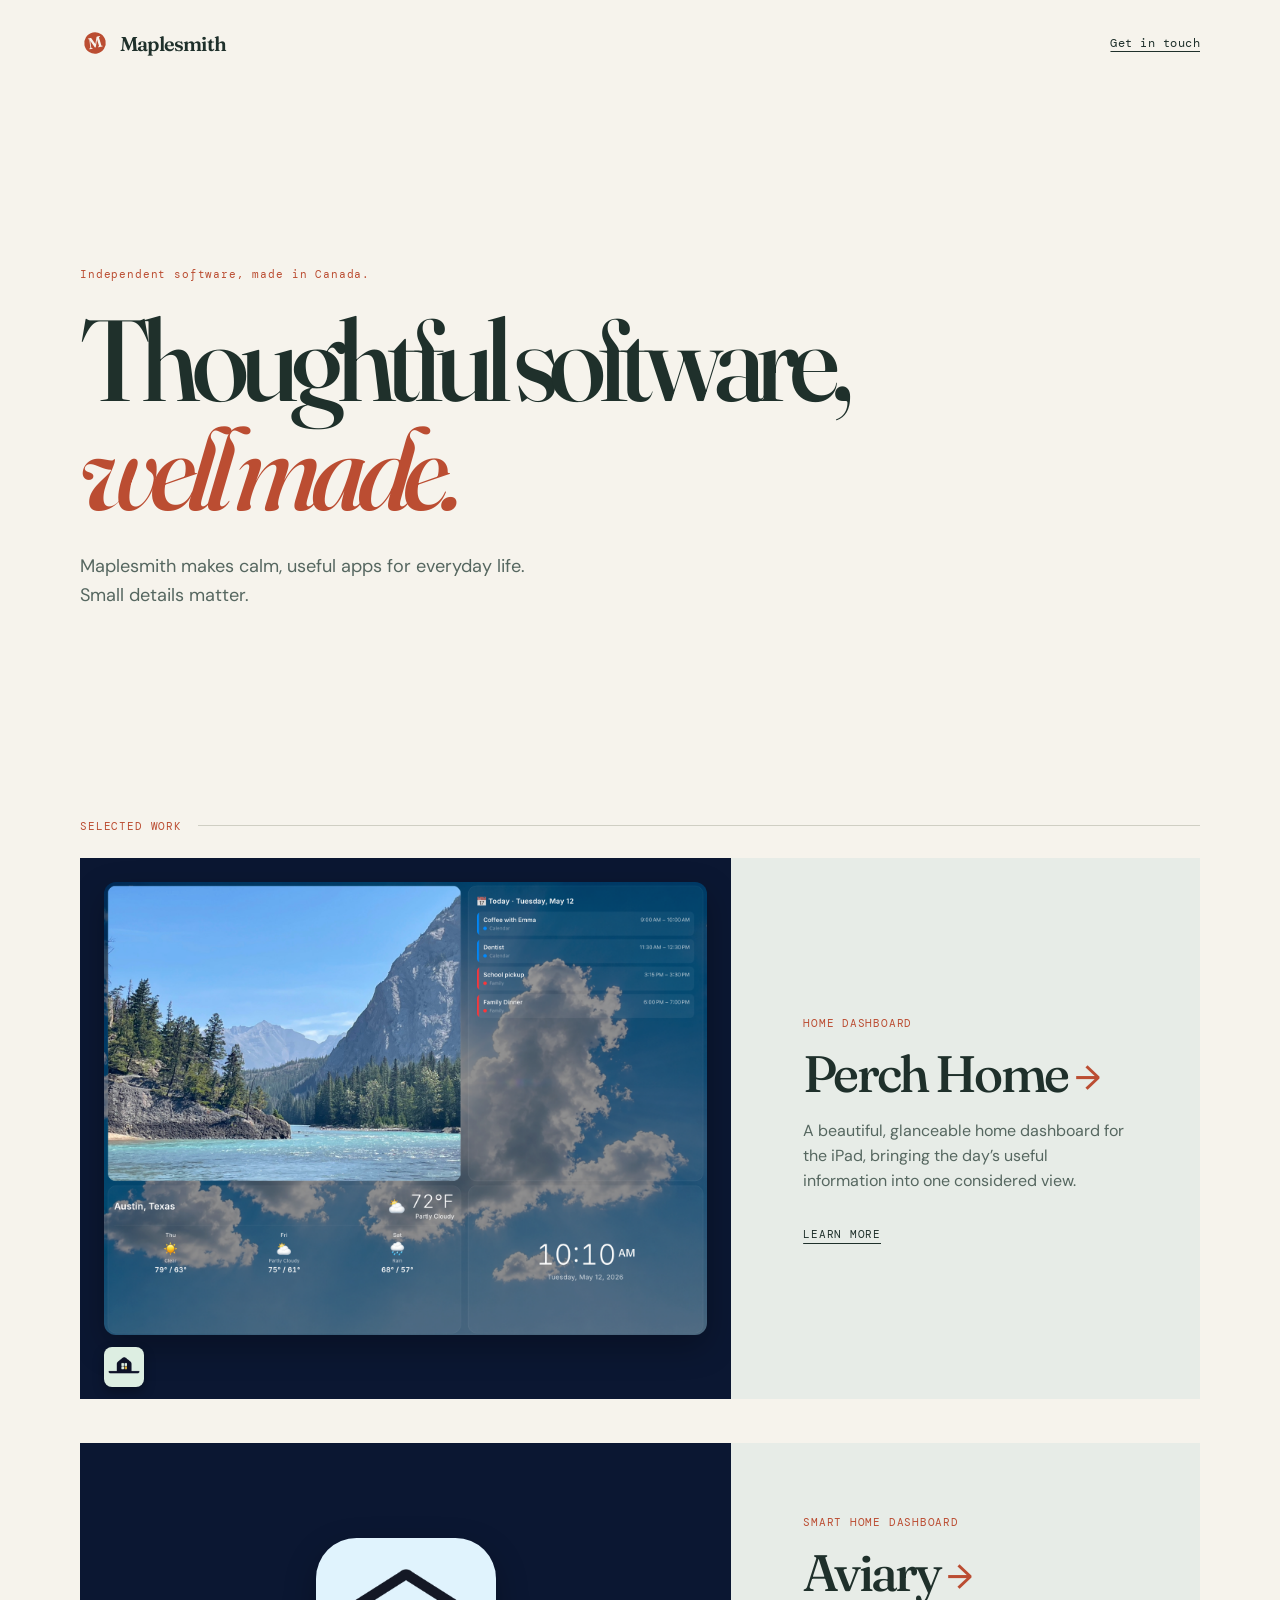
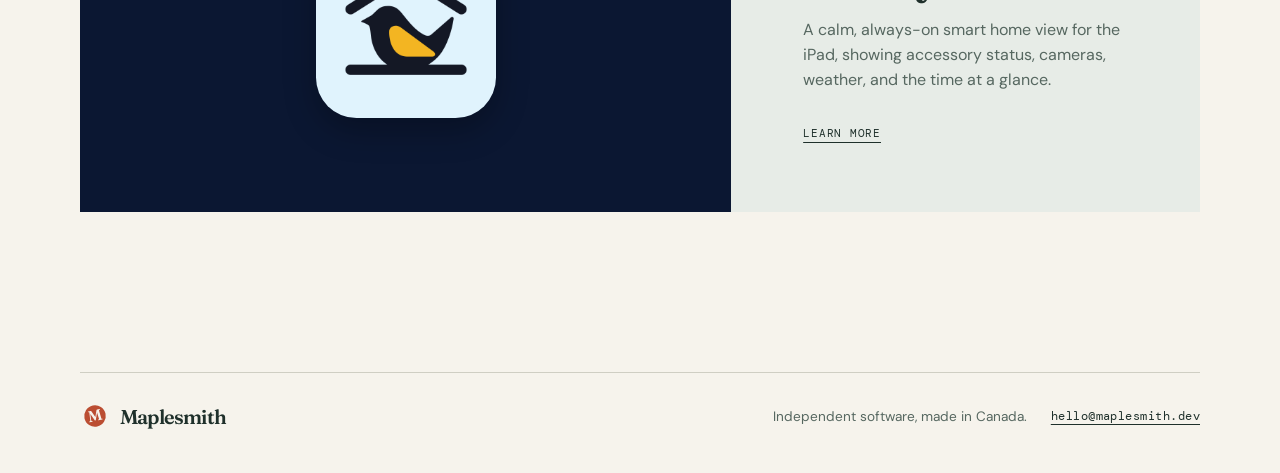
==== commit 50432269: "Merge pull request #5 from maplesmith/feat/aviary-app-store-release feat: mark Aviary as released on" ====
--- a/index.html
+++ b/index.html
@@ -12,96 +12,78 @@
     <link rel="icon" href="assets/maplesmith-mark.svg" type="image/svg+xml" />
     <link rel="alternate icon" href="assets/favicon-32.png" type="image/png" sizes="32x32" />
     <link rel="apple-touch-icon" href="assets/maplesmith-mark-avatar-180.png" />
-    <link rel="preconnect" href="https://api.fontshare.com" crossorigin />
-    <link rel="preconnect" href="https://cdn.fontshare.com" crossorigin />
+    <link rel="preconnect" href="https://fonts.googleapis.com" />
+    <link rel="preconnect" href="https://fonts.gstatic.com" crossorigin />
     <link
-      href="https://api.fontshare.com/v2/css?f[]=satoshi@400,500,700&amp;f[]=gambetta@600&amp;display=swap"
+      href="https://fonts.googleapis.com/css2?family=DM+Mono:wght@400;500&amp;family=DM+Sans:opsz,wght@9..40,400;9..40,500;9..40,600&amp;family=Fraunces:opsz,wght@9..144,500;9..144,600&amp;display=swap"
       rel="stylesheet"
     />
     <link rel="stylesheet" href="styles.css" />
   </head>
   <body>
-    <header class="masthead">
-      <nav class="container" aria-label="Primary navigation">
+    <main>
+      <nav aria-label="Primary navigation">
         <a class="wordmark" href="#top" aria-label="Maplesmith home">
           <img class="mark" src="assets/maplesmith-mark.svg" alt="" />
           <span>Maplesmith</span>
         </a>
         <a class="nav-link" href="mailto:hello@maplesmith.dev">Get in touch</a>
       </nav>
-    </header>
 
-    <main>
       <section class="hero" id="top">
-        <div class="container">
-          <h1>Thoughtful software,<br />well made.</h1>
-          <p class="lead">
-            Maplesmith makes calm, useful apps for everyday life. Small details matter.
-          </p>
-        </div>
+        <p class="eyebrow hero-eyebrow">Independent software, made in Canada.</p>
+        <h1>Thoughtful software,<br /><em>well made.</em></h1>
+        <p class="intro">
+          Maplesmith makes calm, useful apps for everyday life. Small details matter.
+        </p>
       </section>
 
       <section class="work" aria-labelledby="work-title">
-        <div class="container">
-          <h2 id="work-title">Selected work</h2>
-
-          <a class="project" href="perch-home/">
-            <figure class="project-art">
-              <img
-                class="screen"
-                src="assets/perch-home-dashboard.png"
-                width="1600"
-                height="1200"
-                alt="Perch Home on an iPad: a photo, the day's calendar, the weather forecast, and the time"
-              />
-            </figure>
-            <div class="project-copy">
-              <img class="app-icon" src="assets/perch-home-icon.png" width="64" height="64" alt="" />
-              <h3>Perch Home</h3>
-              <p class="kind">Home dashboard</p>
-              <p class="desc">
-                A beautiful, glanceable home dashboard for the iPad, bringing the day’s useful
-                information into one considered view.
-              </p>
-              <span class="project-link">Learn more</span>
-            </div>
-          </a>
-
-          <a class="project is-flipped" href="aviary/">
-            <figure class="project-art">
-              <img
-                class="screen"
-                src="assets/aviary-dashboard.jpg"
-                width="2000"
-                height="1397"
-                loading="lazy"
-                alt="Aviary on an iPad: a backyard camera feed, thermostat, alarm and lock status, and the time"
-              />
-            </figure>
-            <div class="project-copy">
-              <img class="app-icon" src="assets/aviary-icon.png" width="64" height="64" alt="" />
-              <h3>Aviary</h3>
-              <p class="kind">Smart home dashboard</p>
-              <p class="desc">
-                A calm, always-on smart home view for the iPad, showing accessory status, cameras,
-                weather, and the time at a glance.
-              </p>
-              <span class="project-link">Learn more</span>
-            </div>
-          </a>
+        <div class="section-heading">
+          <p class="eyebrow" id="work-title">Selected work</p>
+          <span class="rule" aria-hidden="true"></span>
         </div>
+        <a class="project" href="perch-home/">
+          <div class="project-art" aria-hidden="true">
+            <img class="project-screenshot" src="assets/perch-home-dashboard.png" alt="" />
+            <span class="project-app-icon">
+              <img src="assets/perch-home-icon.png" alt="" />
+            </span>
+          </div>
+          <div class="project-copy">
+            <p class="project-type">Home dashboard</p>
+            <h2>Perch Home <span aria-hidden="true">→</span></h2>
+            <p>
+              A beautiful, glanceable home dashboard for the iPad, bringing the day’s useful
+              information into one considered view.
+            </p>
+            <span class="project-link">Learn more</span>
+          </div>
+        </a>
+        <a class="project" href="aviary/">
+          <div class="project-art is-icon-only" aria-hidden="true">
+            <img class="project-icon-art" src="assets/aviary-icon.png" alt="" />
+          </div>
+          <div class="project-copy">
+            <p class="project-type">Smart home dashboard</p>
+            <h2>Aviary <span aria-hidden="true">→</span></h2>
+            <p>
+              A calm, always-on smart home view for the iPad, showing accessory status, cameras,
+              weather, and the time at a glance.
+            </p>
+            <span class="project-link">Learn more</span>
+          </div>
+        </a>
       </section>
     </main>
 
-    <footer class="site-footer">
-      <div class="container">
-        <a class="wordmark" href="#top">
-          <img class="mark" src="assets/maplesmith-mark.svg" alt="" />
-          <span>Maplesmith</span>
-        </a>
-        <p>Independent software, made in Canada.</p>
-        <a href="mailto:hello@maplesmith.dev">hello@maplesmith.dev</a>
-      </div>
+    <footer>
+      <a class="wordmark" href="#top">
+        <img class="mark" src="assets/maplesmith-mark.svg" alt="" />
+        <span>Maplesmith</span>
+      </a>
+      <p>Independent software, made in Canada.</p>
+      <a href="mailto:hello@maplesmith.dev">hello@maplesmith.dev</a>
     </footer>
   </body>
 </html>
--- a/styles.css
+++ b/styles.css
@@ -1,782 +1,523 @@
-/* Hallmark · shape: Split Studio (/), Banner and Showcase (/perch-home/), Stage product page (/aviary/), Long Document (docs) · genre: editorial · theme: brand · redesign: full · draw: cc7d07, 1c250b, 7abcd0 (shapes swapped, see Picks)
- * paper: oklch(96.5% 0.010 87.5) · accent: oklch(56% 0.148 35) · display: Satoshi · body: Satoshi · wordmark: Gambetta · hero: Banner (/), Banner (/perch-home/), Stage (/aviary/), kept (docs) · nav: edge-aligned, wordmark and one link · footer: mast · signature: both apps' real iPad screens set large on the first screen
- * axes: light/geometric-sans/warm · posture: restrained · job: try · imagery: screenshots 6 (the owner's App Store captures) · contrast: pass · fold: pass · v2.0.0 */
-/* Hallmark · reworded "Perch Home →" to "Perch Home", "Aviary →" to "Aviary" · 63 names the arrow glued to the head */
-/* Hallmark · waive 77 · section.requirements-band is two dl rows and one App Store action · Aviary states exactly two requirements and a third row would invent one */
-/* Hallmark · waive 79 · the document pages head an article with its title only · each privacy policy, terms and FAQ text runs straight on below its title, so the first screen is the document itself */
-/* Hallmark · dismissed 77 · the studio home has two apps to show and the document pages are single legal texts; no section was added beyond the page's own content */
-/* Hallmark · pre-emit critique: P4 H4 E4 S4 R5 V3 · weakest: V, the three landing pages share the split tile; each page leads differently (type banner, full-width screen, stage) */
-@import url("./tokens.css");
-@import url("./base.css");
+:root {
+  --paper: #f6f3ec;
+  --ink: #1f302b;
+  --muted: #566760;
+  --line: #cfcec3;
+  --maple: #bb4d32;
+  --moss: #405d4d;
+  --serif: "Fraunces", Georgia, serif;
+  --sans: "DM Sans", Arial, sans-serif;
+  --mono: "DM Mono", monospace;
+}
+
+* {
+  box-sizing: border-box;
+}
 
 html {
   scroll-behavior: smooth;
 }
 
-a:hover {
-  text-decoration-color: var(--color-accent);
-}
-
-
-/* Chrome */
-
-.masthead nav {
+body {
+  margin: 0;
+  background: var(--paper);
+  color: var(--ink);
+  font-family: var(--sans);
+}
+
+a {
+  color: inherit;
+}
+
+main,
+footer {
+  width: min(100% - 48px, 1120px);
+  margin: 0 auto;
+}
+
+nav {
   display: flex;
   align-items: center;
   justify-content: space-between;
-  min-height: 80px;
+  padding: 28px 0;
 }
 
 .wordmark {
   display: inline-flex;
   align-items: center;
-  gap: var(--space-xs);
-  color: var(--color-ink);
-  font-family: var(--font-outlier);
-  font-size: var(--text-lg);
+  gap: 10px;
+  color: var(--ink);
+  font-family: var(--serif);
+  font-size: 1.25rem;
   font-weight: 600;
-  letter-spacing: -0.01em;
+  letter-spacing: -0.04em;
   text-decoration: none;
 }
 
 .mark {
-  width: 28px;
-  height: 28px;
-  flex-shrink: 0;
+  width: 30px;
+  height: 30px;
+  display: block;
 }
 
 .nav-link,
-.cta,
-.project-link {
-  display: inline-flex;
-  align-items: center;
-  min-height: 44px;
+footer a:not(.wordmark) {
+  font-family: var(--mono);
+  font-size: 0.72rem;
+  letter-spacing: 0.04em;
+  text-underline-offset: 4px;
+}
+
+.hero {
+  padding: clamp(88px, 15vw, 180px) 0 clamp(110px, 17vw, 190px);
+}
+
+.eyebrow {
+  margin: 0;
+  color: var(--maple);
+  font-family: var(--mono);
+  font-size: 0.7rem;
+  letter-spacing: 0.075em;
+  line-height: 1.5;
+  text-transform: uppercase;
+}
+
+.hero-eyebrow {
+  text-transform: none;
+}
+
+h1,
+h2,
+p {
+  margin-top: 0;
+}
+
+h1 {
+  max-width: 850px;
+  margin: 22px 0 28px;
+  font-family: var(--serif);
+  font-size: clamp(3.8rem, 9vw, 7.6rem);
   font-weight: 500;
-  text-decoration: underline;
-  text-decoration-color: var(--color-rule-2);
-  text-underline-offset: 0.3em;
-  transition: text-decoration-color var(--dur-short) var(--ease-out);
-}
-
-.nav-link {
-  font-size: var(--text-sm);
-}
-
-.nav-link:active,
-.cta:active,
-.project:active .project-link,
-.doc a:active {
-  color: var(--color-ink-2);
-}
-
-.statement-band .cta:active {
-  color: var(--color-board-muted);
-}
-
-.section-head {
-  border-block: var(--rule-hair) solid var(--color-rule);
+  letter-spacing: -0.075em;
+  line-height: 0.95;
+}
+
+h1 em {
+  color: var(--maple);
+  font-weight: 500;
+}
+
+.intro {
+  max-width: 450px;
+  color: var(--muted);
+  font-size: 1.13rem;
+  line-height: 1.6;
+}
+
+.work {
+  padding-bottom: clamp(100px, 14vw, 160px);
 }
 
 .section-heading {
   display: flex;
   align-items: center;
-  gap: var(--space-lg);
-  min-height: 56px;
+  gap: 16px;
+  margin-bottom: 24px;
+}
+
+.rule {
+  height: 1px;
+  flex: 1;
+  background: var(--line);
+}
+
+.project {
+  display: grid;
+  grid-template-columns: minmax(280px, 1fr) minmax(250px, 0.72fr);
+  overflow: hidden;
+  background: #e7ece7;
+  color: var(--ink);
+  text-decoration: none;
+  transition: transform 180ms ease, box-shadow 180ms ease;
+}
+
+.project:hover {
+  box-shadow: 8px 10px 0 var(--ink);
+  transform: translate(-4px, -4px);
+}
+
+.project-art {
+  position: relative;
+  display: flex;
+  align-items: center;
+  overflow: hidden;
+  padding: 24px 24px 64px;
+  background: #0b1732;
+}
+
+.project-screenshot {
+  display: block;
+  width: 100%;
+  height: auto;
+  object-fit: contain;
+  object-position: center;
+  border-radius: 12px;
+  box-shadow: 0 12px 32px rgba(0, 0, 0, 0.28);
+}
+
+.project-app-icon {
+  position: absolute;
+  bottom: 12px;
+  left: 24px;
+  display: block;
+  width: 40px;
+  overflow: hidden;
+  border-radius: 20%;
+  box-shadow: 0 5px 12px rgba(0, 0, 0, 0.3);
+}
+
+.project-app-icon img {
+  display: block;
+  width: 100%;
+  height: auto;
+}
+
+.project-copy {
+  display: flex;
+  flex-direction: column;
+  justify-content: center;
+  padding: clamp(36px, 6vw, 72px);
+}
+
+.project-type,
+.project-link {
+  font-family: var(--mono);
+  font-size: 0.7rem;
+  letter-spacing: 0.07em;
+  text-transform: uppercase;
+}
+
+.project-type {
+  margin-bottom: 18px;
+  color: var(--maple);
+}
+
+h2 {
+  margin-bottom: 20px;
+  font-family: var(--serif);
+  font-size: clamp(2.25rem, 4vw, 3.4rem);
+  font-weight: 500;
+  letter-spacing: -0.055em;
+  line-height: 1;
+}
+
+h2 span {
+  color: var(--maple);
+  font-family: var(--sans);
+  font-size: 0.65em;
+  vertical-align: 0.1em;
+}
+
+.project-copy > p:not(.project-type) {
+  max-width: 370px;
+  color: var(--muted);
+  line-height: 1.55;
+}
+
+.project-link {
+  margin-top: 18px;
+  color: var(--ink);
+  text-decoration: underline;
+  text-underline-offset: 5px;
+}
+
+footer {
+  display: grid;
+  grid-template-columns: 1fr auto auto;
+  gap: 24px;
+  align-items: center;
+  padding: 28px 0 42px;
+  border-top: 1px solid var(--line);
+}
+
+footer p {
+  margin: 0;
+  color: var(--muted);
+  font-size: 0.85rem;
+}
+
+@media (max-width: 680px) {
+  main,
+  footer {
+    width: min(100% - 32px, 1120px);
+  }
+
+  nav {
+    padding-top: 20px;
+  }
+
+  .hero {
+    padding-top: 100px;
+  }
+
+  h1 {
+    font-size: clamp(3.5rem, 17vw, 5rem);
+  }
+
+  .project {
+    grid-template-columns: 1fr;
+  }
+
+  .project-art {
+    padding: 16px 16px 54px;
+  }
+
+  .project-app-icon {
+    bottom: 10px;
+    left: 16px;
+    width: 36px;
+  }
+
+  .project-copy {
+    padding: 34px;
+  }
+
+  footer {
+    grid-template-columns: 1fr;
+    gap: 16px;
+  }
+}
+
+/* App sections and document pages */
+
+.section-head {
+  padding-top: 8px;
+}
+
+/* the section label is an eyebrow, so it carries the same rule as every other
+   section heading on the site rather than floating in whitespace. the page
+   links share that row, with the rule separating them from the label. */
+.section-head .section-heading {
+  margin-bottom: 0;
 }
 
 .section-label {
-  font-weight: 500;
+  margin: 0;
   white-space: nowrap;
 }
 
 .section-label a {
-  display: inline-flex;
-  align-items: center;
-  min-height: 44px;
+  color: inherit;
   text-decoration: none;
 }
 
 .section-label a:hover {
   text-decoration: underline;
-  text-decoration-color: var(--color-accent);
-}
-
-.rule {
-  flex: 1;
+  text-underline-offset: 4px;
+}
+
+.app-eyebrow {
+  margin-bottom: 14px;
 }
 
 .section-nav {
   display: flex;
   flex-wrap: wrap;
-  gap: 0 var(--space-lg);
+  justify-content: flex-start;
+  gap: 4px 26px;
+  padding: 0;
 }
 
 .section-nav a {
-  display: inline-flex;
-  align-items: center;
-  min-height: 44px;
-  color: var(--color-muted);
-  font-size: var(--text-sm);
+  padding-bottom: 2px;
+  border-bottom: 2px solid transparent;
+  color: var(--muted);
+  font-family: var(--mono);
+  font-size: 0.72rem;
+  letter-spacing: 0.04em;
   text-decoration: none;
-  transition: color var(--dur-short) var(--ease-out);
 }
 
 .section-nav a:hover {
-  color: var(--color-ink);
+  color: var(--ink);
 }
 
 .section-nav a[aria-current="page"] {
-  color: var(--color-ink);
-  box-shadow: inset 0 -2px 0 var(--color-accent);
-}
-
-.site-footer {
-  border-top: var(--rule-hair) solid var(--color-rule);
-  padding-block: var(--space-3xl) var(--space-2xl);
-}
-
-.site-footer .container {
-  display: grid;
-  grid-template-columns: repeat(12, minmax(0, 1fr));
-  column-gap: var(--gap-columns);
-  row-gap: var(--space-lg);
-  align-items: end;
-}
-
-.site-footer .wordmark {
-  grid-column: 1 / 8;
-  gap: 0.2em;
-  font-size: clamp(2.5rem, 2rem + 3vw, 4.5rem);
-  letter-spacing: -0.02em;
-  line-height: 1;
-}
-
-.site-footer .wordmark .mark {
-  width: 0.8em;
-  height: 0.8em;
-}
-
-.site-footer p {
-  grid-column: 8 / 11;
-  color: var(--color-muted);
-  font-size: var(--text-sm);
-}
-
-.site-footer a:not(.wordmark) {
-  grid-column: 11 / 13;
-  justify-self: end;
-  font-size: var(--text-sm);
-}
-
-/* Controls */
-
-.actions {
-  display: flex;
-  flex-wrap: wrap;
-  gap: var(--space-sm);
-}
-
-.btn {
-  display: inline-flex;
-  align-items: center;
-  min-height: 48px;
-  padding: 0 var(--space-lg);
-  border: var(--rule-hair) solid var(--color-ink);
-  border-radius: var(--radius-input);
-  background: var(--color-ink);
-  color: var(--color-paper);
-  font-weight: 500;
-  line-height: 1;
-  text-decoration: none;
-  white-space: nowrap;
-  transition: background-color var(--dur-short) var(--ease-out), transform var(--dur-micro) var(--ease-out);
-}
-
-.btn:hover {
-  background: var(--color-ink-2);
-}
-
-.btn:active {
-  transform: translateY(1px);
-}
-
-.btn--quiet {
-  border-color: var(--color-rule-2);
-  background: transparent;
-  color: var(--color-ink);
-}
-
-.btn--quiet:hover {
-  background: var(--color-paper-2);
-}
-
-/* Screens: the apps' own captures, no device frame */
-
-.screen {
-  width: 100%;
-  border-radius: clamp(8px, 1.2vw, var(--radius-screen));
-  box-shadow: var(--shadow-screen);
-}
-
-.app-icon {
-  width: 64px;
-  height: 64px;
-  border-radius: var(--radius-icon);
-  box-shadow: 0 1px 2px var(--color-shade);
-}
-
-/* Studio home */
-
-.hero {
-  padding-block: var(--space-3xl) var(--section-gap-s);
-}
-
-.hero h1 {
-  max-width: 16ch;
-}
-
-.hero .lead {
-  margin-top: var(--space-lg);
-  color: var(--color-ink-2);
-}
-
-.work {
-  padding-block: var(--section-gap-s);
-}
-
-.hero + .work {
-  padding-top: 0;
-}
-
-.work h2 {
-  margin-bottom: var(--space-2xl);
-}
-
-.project {
-  display: grid;
-  grid-template-columns: repeat(12, minmax(0, 1fr));
-  column-gap: var(--gap-columns);
-  align-items: center;
-  border-radius: var(--radius-card);
-  color: inherit;
-  text-decoration: none;
-}
-
-.project + .project {
-  margin-top: var(--section-gap-s);
-}
-
-.project:focus-visible {
-  outline-offset: var(--space-md);
-}
-
-.project-art {
-  grid-column: 1 / 8;
-  grid-row: 1;
-  margin: 0;
-}
-
-.project-copy {
-  grid-column: 9 / 13;
-  grid-row: 1;
-}
-
-.project.is-flipped .project-art {
-  grid-column: 5 / 13;
-}
-
-.project.is-flipped .project-copy {
-  grid-column: 1 / 5;
-  padding-right: var(--space-xl);
-}
-
-.project h3 {
-  margin-top: var(--space-lg);
-  font-size: var(--text-section);
-}
-
-.kind {
-  margin-top: var(--space-xs);
-  color: var(--color-muted);
-  font-weight: 500;
-}
-
-.desc {
-  max-width: 40ch;
-  margin-top: var(--space-lg);
-  color: var(--color-ink-2);
-}
-
-.project-link {
-  margin-top: var(--space-md);
-}
-
-.project:hover .project-link {
-  text-decoration-color: var(--color-accent);
-}
-
-/* App pages */
+  color: var(--ink);
+  border-bottom-color: var(--maple);
+}
 
 .page-hero {
-  padding-block: var(--space-3xl);
+  padding: clamp(40px, 7vw, 72px) 0 clamp(40px, 6vw, 64px);
+}
+
+.page-hero h1,
+.doc h1 {
+  margin: 18px 0 22px;
+  font-size: clamp(2.6rem, 6vw, 4.4rem);
+  letter-spacing: -0.06em;
 }
 
 .app-id {
   display: flex;
   align-items: center;
-  gap: var(--space-lg);
-}
-
-.app-id .app-icon {
-  width: 88px;
-  height: 88px;
-}
-
-.subtitle {
-  margin-top: var(--space-2xs);
-  color: var(--color-muted);
-  font-size: var(--text-lead);
-}
-
-.page-hero .lead {
-  margin-top: var(--space-xl);
-  color: var(--color-ink-2);
-}
-
-.page-hero .actions {
-  margin-top: var(--space-xl);
-}
-
-.page-hero--banner {
-  padding-bottom: var(--section-gap-s);
-}
-
-.page-hero--banner .container {
+  gap: 18px;
+  margin-bottom: 26px;
+}
+
+.app-id h1 {
+  margin: 0;
+}
+
+.app-icon {
+  width: 72px;
+  height: 72px;
+  display: block;
+  border-radius: 20%;
+  box-shadow: 0 5px 14px rgba(31, 48, 43, 0.18);
+}
+
+.features {
   display: grid;
-  grid-template-columns: repeat(12, minmax(0, 1fr));
-  column-gap: var(--gap-columns);
-  align-items: end;
-}
-
-.page-hero--banner .page-hero-text {
-  grid-column: 1 / 8;
-}
-
-.page-hero--banner .actions {
-  grid-column: 9 / 13;
-  justify-self: end;
-}
-
-.showcase figure {
-  width: min(100%, 1088px);
-  margin: 0 auto;
-}
-
-.showcase-pair {
-  display: grid;
-  grid-template-columns: minmax(0, 7fr) minmax(0, 5fr);
-  gap: var(--gap-columns);
-  align-items: start;
-  width: min(100%, 1088px);
-  margin: var(--space-2xl) auto 0;
-}
-
-.showcase-pair figure {
-  width: auto;
+  grid-template-columns: repeat(auto-fit, minmax(260px, 1fr));
+  gap: 36px 40px;
+}
+
+.feature h3 {
+  margin: 0 0 8px;
+  font-family: var(--serif);
+  font-size: 1.3rem;
+  font-weight: 600;
+  letter-spacing: -0.03em;
+}
+
+.feature p {
   margin: 0;
-}
-
-.showcase-pair figcaption {
-  margin-top: var(--space-sm);
-  color: var(--color-muted);
-  font-size: var(--text-sm);
-}
-
-.page-hero--stage .container {
-  display: grid;
-  grid-template-columns: minmax(0, 4fr) minmax(0, 8fr);
-  gap: var(--space-2xl);
-  align-items: center;
-}
-
-.page-hero-art {
-  margin: 0;
-}
-
-.features-layout {
-  display: grid;
-  grid-template-columns: repeat(12, minmax(0, 1fr));
-  column-gap: var(--gap-columns);
-}
-
-.features-layout > h2 {
-  grid-column: 1 / 5;
-  align-self: start;
-}
-
-.feature p {
-  margin-top: var(--space-xs);
-  color: var(--color-ink-2);
-}
-
-.features--rows {
-  grid-column: 5 / 13;
-  border-bottom: var(--rule-hair) solid var(--color-rule);
-}
-
-.features--rows .feature {
-  display: grid;
-  grid-template-columns: minmax(0, 3fr) minmax(0, 5fr);
-  column-gap: var(--gap-columns);
-  align-items: baseline;
-  padding-block: var(--space-xl);
-  border-top: var(--rule-hair) solid var(--color-rule);
-}
-
-.features--rows .feature p {
-  margin-top: 0;
-}
-
-.features--bento {
-  display: grid;
-  grid-template-columns: repeat(12, minmax(0, 1fr));
-  gap: var(--gap-columns);
-}
-
-.features--bento .feature {
-  display: flex;
-  flex-direction: column;
-  gap: var(--space-xs);
-  grid-column: 1 / 5;
-  padding: var(--space-xl);
-  border-radius: var(--radius-card);
-  background: var(--color-paper-2);
-}
-
-.features--bento .feature p {
-  margin-top: 0;
-}
-
-.features--bento .feature--cameras,
-.features--bento .feature--stay-on {
-  grid-column: 5 / 13;
-  gap: var(--space-lg);
-}
-
-.feature--cameras {
-  grid-row: 1 / 3;
-}
-
-.feature--stay-on {
-  grid-row: 3 / 5;
-}
-
-.features--bento .screen {
-  aspect-ratio: 16 / 9;
-  margin-top: auto;
-  border-radius: var(--space-xs);
-  box-shadow: none;
-  object-fit: cover;
-}
-
-.feature--stay-on .screen {
-  object-position: top;
-}
-
-.requirements-band .container {
-  display: grid;
-  grid-template-columns: repeat(12, minmax(0, 1fr));
-  column-gap: var(--gap-columns);
-}
-
-.requirements {
-  grid-column: 1 / 13;
-  margin: 0;
-  border-bottom: var(--rule-hair) solid var(--color-rule);
-}
-
-.requirements > div {
-  display: grid;
-  grid-template-columns: repeat(12, minmax(0, 1fr));
-  column-gap: var(--gap-columns);
-  padding-block: var(--space-xl);
-  border-top: var(--rule-hair) solid var(--color-rule);
-}
-
-.requirements dt {
-  grid-column: 1 / 6;
-  font-size: var(--text-title);
-  font-weight: 500;
-  letter-spacing: -0.01em;
+  color: var(--muted);
+  line-height: 1.6;
+}
+
+.doc {
+  max-width: 720px;
+  padding: clamp(36px, 6vw, 60px) 0 clamp(72px, 11vw, 120px);
+}
+
+.doc-meta {
+  color: var(--muted);
+  font-family: var(--mono);
+  font-size: 0.72rem;
+  letter-spacing: 0.04em;
+}
+
+.doc h2 {
+  margin: 48px 0 14px;
+  font-size: 1.55rem;
+  letter-spacing: -0.035em;
   line-height: 1.25;
 }
 
-.requirements dd {
-  grid-column: 7 / 13;
-  margin: 0;
-  color: var(--color-ink-2);
-  font-size: var(--text-lead);
-}
-
-.requirements-band .btn {
-  grid-column: 7 / 13;
-  justify-self: start;
-  margin-top: var(--space-xl);
-}
-
-.requirements-band {
-  padding-bottom: var(--section-gap);
-}
-
-.statement-band {
-  padding-block: var(--section-gap);
-  background: var(--color-board);
-  color: var(--color-board-type);
-}
-
-.statement-band .container {
-  display: grid;
-  grid-template-columns: repeat(12, minmax(0, 1fr));
-  column-gap: var(--gap-columns);
-}
-
-.statement-band h2 {
-  grid-column: 1 / 13;
-  color: var(--color-board-muted);
-  font-size: var(--text-title);
-}
-
-.statement {
-  grid-column: 1 / 11;
-  max-width: 16ch;
-  margin-top: var(--space-lg);
-  font-size: var(--text-display);
-  font-weight: var(--display-weight);
-  letter-spacing: var(--tracking-display);
-  line-height: 1.02;
-  text-wrap: balance;
-}
-
-.statement-copy {
-  grid-column: 7 / 13;
-  margin-top: var(--space-2xl);
-}
-
-.statement-copy p {
-  color: var(--color-board-type);
-  font-size: var(--text-lead);
-  line-height: 1.5;
-}
-
-.statement-copy .cta {
-  margin-top: var(--space-md);
-}
-
-.statement-band :focus-visible {
-  outline-color: var(--color-board-type);
-}
-
-.privacy-band {
-  padding-block: var(--section-gap-s);
-  background: var(--color-paper-2);
-}
-
-.privacy-layout {
-  display: grid;
-  grid-template-columns: repeat(12, minmax(0, 1fr));
-  column-gap: var(--gap-columns);
-}
-
-.privacy-layout h2 {
-  grid-column: 1 / 6;
-}
-
-.privacy-copy {
-  grid-column: 7 / 13;
-}
-
-.privacy-copy .lead {
-  color: var(--color-ink-2);
-}
-
-.privacy-copy .cta {
-  margin-top: var(--space-md);
-}
-
-.sibling {
-  padding-block: var(--section-gap) var(--section-gap-s);
-}
-
-/* Document pages */
-
-.doc {
-  max-width: 38rem;
-  padding-block: var(--space-2xl) var(--section-gap-s);
-}
-
-.doc h1 {
-  margin-bottom: var(--space-md);
-  font-size: var(--text-display-s);
-}
-
-.doc-meta {
-  color: var(--color-muted);
-  font-size: var(--text-sm);
-}
-
-.doc h2 {
-  margin: var(--space-2xl) 0 var(--space-sm);
-  font-size: var(--text-xl);
-  line-height: 1.25;
-}
-
 .doc h3 {
-  margin: var(--space-xl) 0 var(--space-xs);
-  font-size: var(--text-lg);
-}
-
-.doc p,
-.doc ul {
-  margin-block: 0 var(--space-md);
+  margin: 32px 0 10px;
+  font-family: var(--serif);
+  font-size: 1.2rem;
+  font-weight: 600;
+  letter-spacing: -0.03em;
 }
 
 .doc p,
 .doc li {
-  color: var(--color-ink-2);
+  color: var(--muted);
+  font-size: 1rem;
   line-height: 1.7;
 }
 
 .doc ul {
-  padding-left: 1.25em;
-}
-
-.doc li + li {
-  margin-top: var(--space-xs);
+  margin: 0 0 18px;
+  padding-left: 22px;
+}
+
+.doc li {
+  margin-bottom: 10px;
 }
 
 .doc strong {
-  color: var(--color-ink);
-  font-weight: 700;
-}
-
-.doc a {
-  text-decoration-color: var(--color-accent);
+  color: var(--ink);
+  font-weight: 600;
 }
 
 .doc code {
-  font-family: var(--font-code);
-  font-size: 0.875em;
+  font-family: var(--mono);
+  font-size: 0.85em;
   overflow-wrap: anywhere;
 }
 
-@media (max-width: 60rem) {
-  .project,
-  .page-hero--banner .container,
-  .page-hero--stage .container,
-  .features-layout,
-  .showcase-pair,
-  .requirements-band .container,
-  .requirements > div,
-  .statement-band .container,
-  .privacy-layout,
-  .site-footer .container {
-    grid-template-columns: minmax(0, 1fr);
-  }
-
-  .project-copy,
-  .project.is-flipped .project-copy {
-    grid-column: 1;
-    grid-row: 1;
-    padding-right: 0;
-  }
-
-  .project-art,
-  .project.is-flipped .project-art {
-    grid-column: 1;
-    grid-row: 2;
-    margin-top: var(--space-xl);
-  }
-
-  .page-hero--banner .page-hero-text,
-  .page-hero--banner .actions,
-  .features-layout > h2,
-  .features--rows,
-  .requirements,
-  .requirements dt,
-  .requirements dd,
-  .requirements-band .btn,
-  .statement-band h2,
-  .statement,
-  .statement-copy,
-  .privacy-layout h2,
-  .privacy-copy,
-  .site-footer .wordmark,
-  .site-footer p,
-  .site-footer a:not(.wordmark) {
-    grid-column: 1;
-  }
-
-  .page-hero--banner .actions {
-    justify-self: start;
-    margin-top: var(--space-xl);
-  }
-
-  .page-hero--stage .container {
-    gap: var(--space-xl);
-  }
-
-  .features-layout > h2 {
-    margin-bottom: var(--space-xl);
-  }
-
-  .features--bento .feature,
-  .features--bento .feature--cameras,
-  .features--bento .feature--stay-on {
-    grid-column: 1 / -1;
-    grid-row: auto;
-  }
-
-  .requirements dd {
-    margin-top: var(--space-xs);
-  }
-
-  .statement-copy {
-    margin-top: var(--space-xl);
-  }
-
-  .privacy-copy {
-    margin-top: var(--space-lg);
-  }
-
-  .site-footer a:not(.wordmark) {
-    justify-self: start;
-  }
-}
-
-@media (max-width: 40rem) {
-  .features--rows .feature {
-    grid-template-columns: minmax(0, 1fr);
-  }
-
-  .features--rows .feature p {
-    margin-top: var(--space-xs);
-  }
-
-  .app-id .app-icon {
-    width: 64px;
-    height: 64px;
-  }
-}
-
-/* the label and links share a row down to about 400px; below that the links take their own line */
+.cta {
+  display: inline-block;
+  margin-top: 6px;
+  color: var(--ink);
+  font-family: var(--mono);
+  font-size: 0.7rem;
+  letter-spacing: 0.07em;
+  text-transform: uppercase;
+  text-underline-offset: 5px;
+}
+
+@media (max-width: 680px) {
+  .section-nav {
+    gap: 4px 18px;
+  }
+
+
+  .page-hero h1,
+  .doc h1 {
+    font-size: clamp(2.4rem, 11vw, 3.2rem);
+  }
+}
+
+/* the label and links share a row down to about 400px, below which the rule
+   between them shrinks to a stub; there, the links drop to their own line */
 @media (max-width: 400px) {
-  .section-heading {
+  .section-head .section-heading {
     flex-wrap: wrap;
-    row-gap: 0;
-    padding-block: var(--space-xs);
-  }
-
-  .section-nav {
+    row-gap: 14px;
+  }
+
+  .section-head .section-nav {
     flex-basis: 100%;
   }
 }
+
+/* The studio index carried a single project tile until Aviary was added; stacked
+   tiles need separating or their art panels read as one continuous block. */
+
+.project + .project {
+  margin-top: clamp(28px, 4vw, 44px);
+}
+
+/* Tile art for an app with no device screenshot yet. */
+
+.project-art.is-icon-only {
+  justify-content: center;
+  padding: clamp(32px, 6vw, 56px);
+}
+
+.project-icon-art {
+  display: block;
+  width: min(60%, 180px);
+  height: auto;
+  border-radius: 22.5%;
+  box-shadow: 0 12px 32px rgba(0, 0, 0, 0.28);
+}
+
+.status-badge {
+  display: inline-block;
+  padding: 4px 10px;
+  border: 1px solid var(--maple);
+  color: var(--maple);
+  font-family: var(--mono.8;
+}
+
+.requirements strong {
+  color: var(--ink);
+  font-weight: 500;
+}
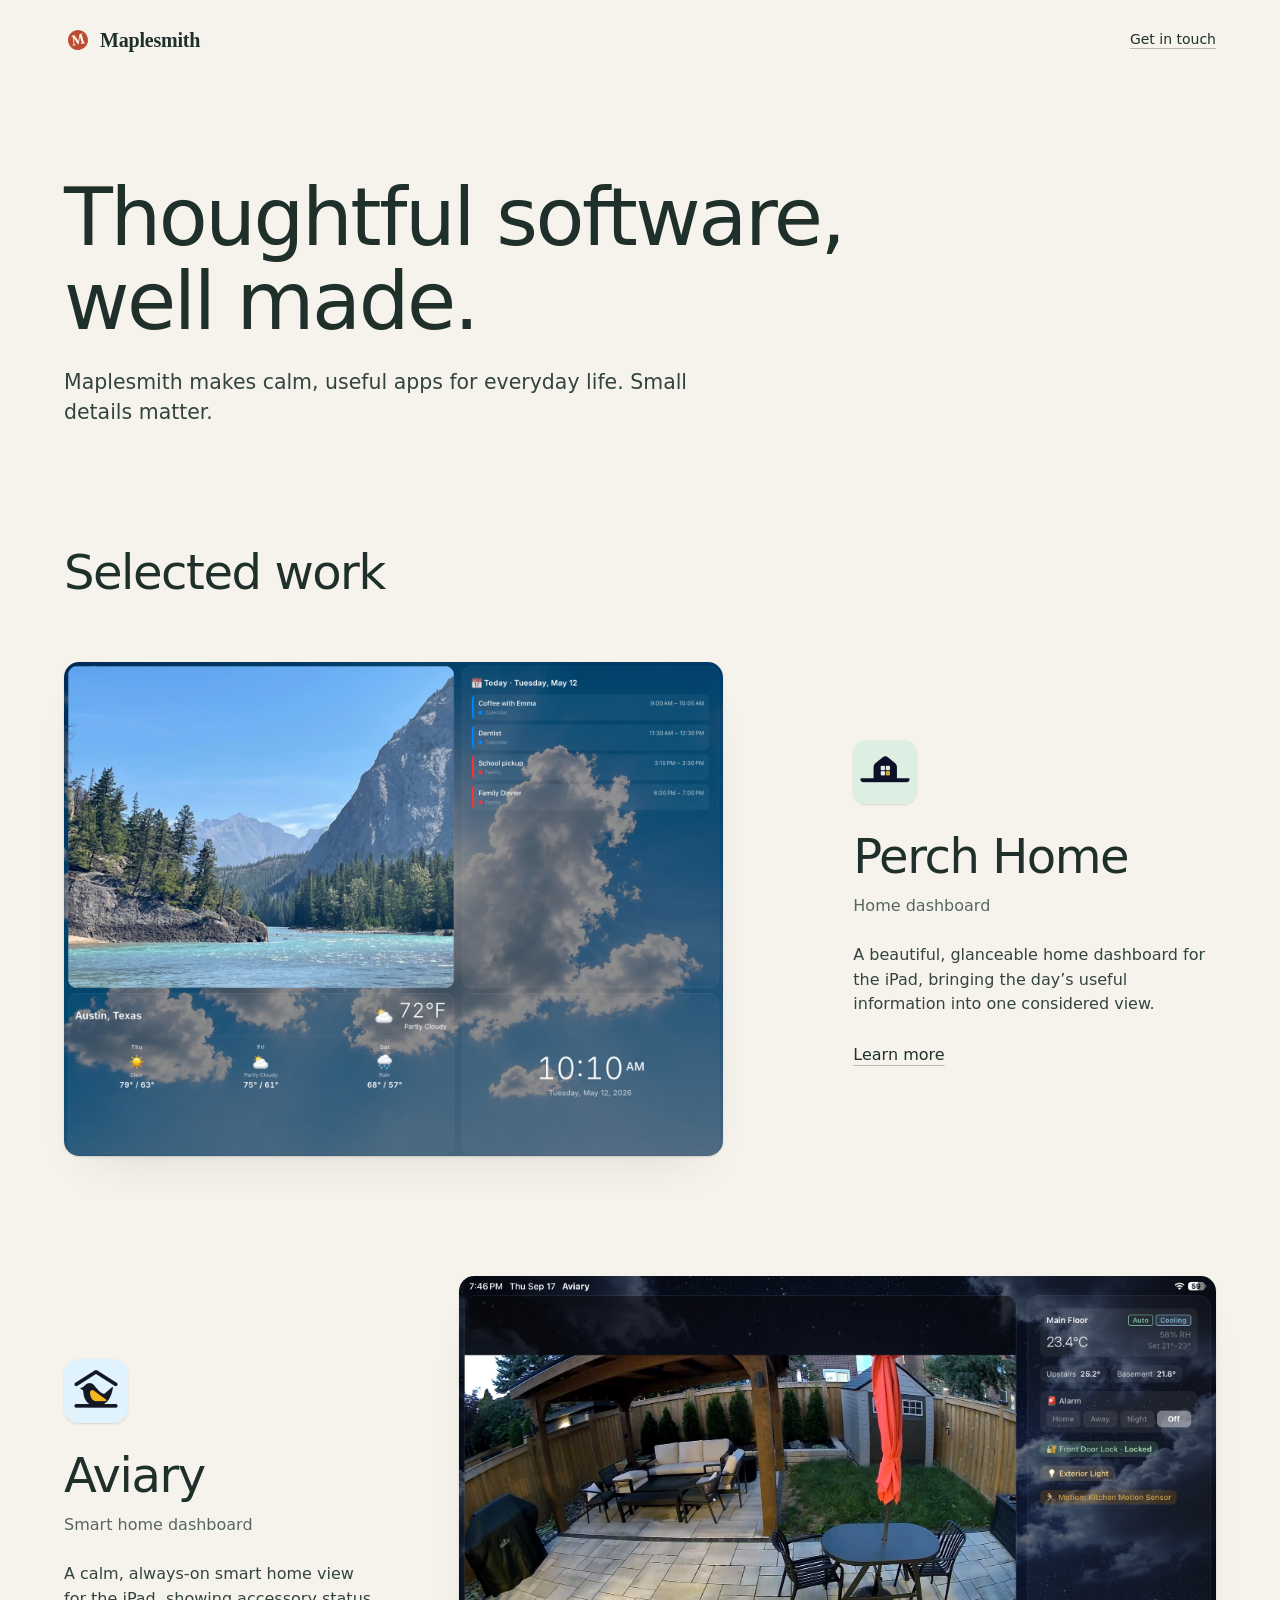
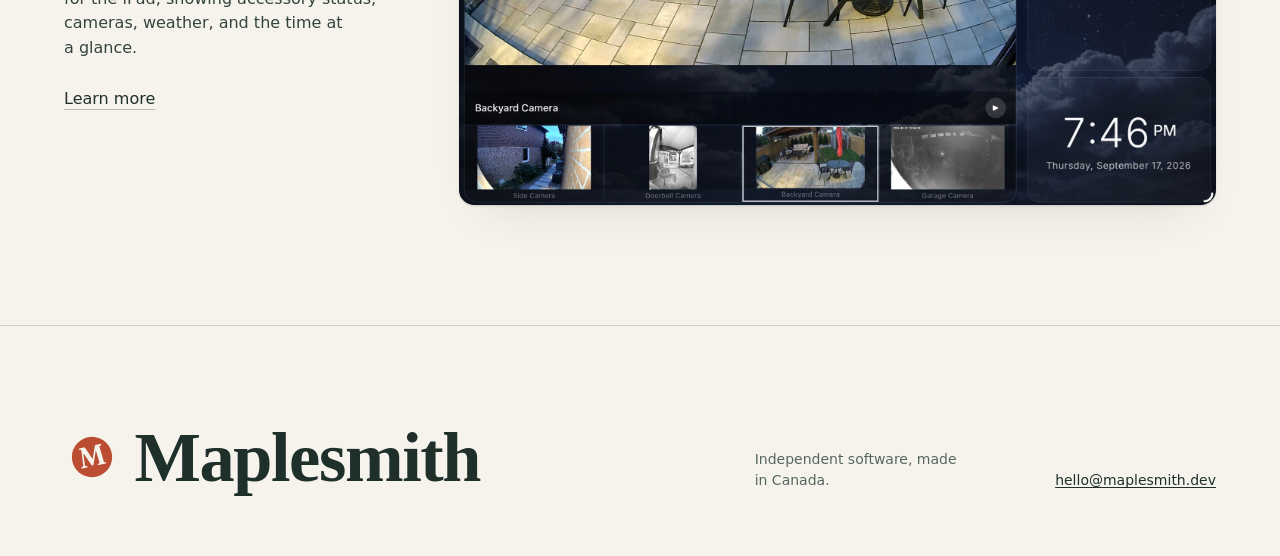
==== commit be693516: "Merge pull request #6 from maplesmith/feat/hallmark-redesign feat: redesign the site around the apps" ====
--- a/index.html
+++ b/index.html
@@ -12,78 +12,96 @@
     <link rel="icon" href="assets/maplesmith-mark.svg" type="image/svg+xml" />
     <link rel="alternate icon" href="assets/favicon-32.png" type="image/png" sizes="32x32" />
     <link rel="apple-touch-icon" href="assets/maplesmith-mark-avatar-180.png" />
-    <link rel="preconnect" href="https://fonts.googleapis.com" />
-    <link rel="preconnect" href="https://fonts.gstatic.com" crossorigin />
+    <link rel="preconnect" href="https://api.fontshare.com" crossorigin />
+    <link rel="preconnect" href="https://cdn.fontshare.com" crossorigin />
     <link
-      href="https://fonts.googleapis.com/css2?family=DM+Mono:wght@400;500&amp;family=DM+Sans:opsz,wght@9..40,400;9..40,500;9..40,600&amp;family=Fraunces:opsz,wght@9..144,500;9..144,600&amp;display=swap"
+      href="https://api.fontshare.com/v2/css?f[]=satoshi@400,500,700&amp;f[]=gambetta@600&amp;display=swap"
       rel="stylesheet"
     />
     <link rel="stylesheet" href="styles.css" />
   </head>
   <body>
-    <main>
-      <nav aria-label="Primary navigation">
+    <header class="masthead">
+      <nav class="container" aria-label="Primary navigation">
         <a class="wordmark" href="#top" aria-label="Maplesmith home">
           <img class="mark" src="assets/maplesmith-mark.svg" alt="" />
           <span>Maplesmith</span>
         </a>
         <a class="nav-link" href="mailto:hello@maplesmith.dev">Get in touch</a>
       </nav>
+    </header>
 
+    <main>
       <section class="hero" id="top">
-        <p class="eyebrow hero-eyebrow">Independent software, made in Canada.</p>
-        <h1>Thoughtful software,<br /><em>well made.</em></h1>
-        <p class="intro">
-          Maplesmith makes calm, useful apps for everyday life. Small details matter.
-        </p>
+        <div class="container">
+          <h1>Thoughtful software,<br />well made.</h1>
+          <p class="lead">
+            Maplesmith makes calm, useful apps for everyday life. Small details matter.
+          </p>
+        </div>
       </section>
 
       <section class="work" aria-labelledby="work-title">
-        <div class="section-heading">
-          <p class="eyebrow" id="work-title">Selected work</p>
-          <span class="rule" aria-hidden="true"></span>
+        <div class="container">
+          <h2 id="work-title">Selected work</h2>
+
+          <a class="project" href="perch-home/">
+            <figure class="project-art">
+              <img
+                class="screen"
+                src="assets/perch-home-dashboard.png"
+                width="1600"
+                height="1200"
+                alt="Perch Home on an iPad: a photo, the day's calendar, the weather forecast, and the time"
+              />
+            </figure>
+            <div class="project-copy">
+              <img class="app-icon" src="assets/perch-home-icon.png" width="64" height="64" alt="" />
+              <h3>Perch Home</h3>
+              <p class="kind">Home dashboard</p>
+              <p class="desc">
+                A beautiful, glanceable home dashboard for the iPad, bringing the day’s useful
+                information into one considered view.
+              </p>
+              <span class="project-link">Learn more</span>
+            </div>
+          </a>
+
+          <a class="project is-flipped" href="aviary/">
+            <figure class="project-art">
+              <img
+                class="screen"
+                src="assets/aviary-dashboard.jpg"
+                width="2000"
+                height="1397"
+                loading="lazy"
+                alt="Aviary on an iPad: a backyard camera feed, thermostat, alarm and lock status, and the time"
+              />
+            </figure>
+            <div class="project-copy">
+              <img class="app-icon" src="assets/aviary-icon.png" width="64" height="64" alt="" />
+              <h3>Aviary</h3>
+              <p class="kind">Smart home dashboard</p>
+              <p class="desc">
+                A calm, always-on smart home view for the iPad, showing accessory status, cameras,
+                weather, and the time at a glance.
+              </p>
+              <span class="project-link">Learn more</span>
+            </div>
+          </a>
         </div>
-        <a class="project" href="perch-home/">
-          <div class="project-art" aria-hidden="true">
-            <img class="project-screenshot" src="assets/perch-home-dashboard.png" alt="" />
-            <span class="project-app-icon">
-              <img src="assets/perch-home-icon.png" alt="" />
-            </span>
-          </div>
-          <div class="project-copy">
-            <p class="project-type">Home dashboard</p>
-            <h2>Perch Home <span aria-hidden="true">→</span></h2>
-            <p>
-              A beautiful, glanceable home dashboard for the iPad, bringing the day’s useful
-              information into one considered view.
-            </p>
-            <span class="project-link">Learn more</span>
-          </div>
-        </a>
-        <a class="project" href="aviary/">
-          <div class="project-art is-icon-only" aria-hidden="true">
-            <img class="project-icon-art" src="assets/aviary-icon.png" alt="" />
-          </div>
-          <div class="project-copy">
-            <p class="project-type">Smart home dashboard</p>
-            <h2>Aviary <span aria-hidden="true">→</span></h2>
-            <p>
-              A calm, always-on smart home view for the iPad, showing accessory status, cameras,
-              weather, and the time at a glance.
-            </p>
-            <span class="project-link">Learn more</span>
-          </div>
-        </a>
       </section>
     </main>
 
-    <footer>
-      <a class="wordmark" href="#top">
-        <img class="mark" src="assets/maplesmith-mark.svg" alt="" />
-        <span>Maplesmith</span>
-      </a>
-      <p>Independent software, made in Canada.</p>
-      <a href="mailto:hello@maplesmith.dev">hello@maplesmith.dev</a>
+    <footer class="site-footer">
+      <div class="container">
+        <a class="wordmark" href="#top">
+          <img class="mark" src="assets/maplesmith-mark.svg" alt="" />
+          <span>Maplesmith</span>
+        </a>
+        <p>Independent software, made in Canada.</p>
+        <a href="mailto:hello@maplesmith.dev">hello@maplesmith.dev</a>
+      </div>
     </footer>
   </body>
 </html>
--- a/styles.css
+++ b/styles.css
@@ -1,523 +1,782 @@
-:root {
-  --paper: #f6f3ec;
-  --ink: #1f302b;
-  --muted: #566760;
-  --line: #cfcec3;
-  --maple: #bb4d32;
-  --moss: #405d4d;
-  --serif: "Fraunces", Georgia, serif;
-  --sans: "DM Sans", Arial, sans-serif;
-  --mono: "DM Mono", monospace;
-}
-
-* {
-  box-sizing: border-box;
-}
+/* Hallmark · shape: Split Studio (/), Banner and Showcase (/perch-home/), Stage product page (/aviary/), Long Document (docs) · genre: editorial · theme: brand · redesign: full · draw: cc7d07, 1c250b, 7abcd0 (shapes swapped, see Picks)
+ * paper: oklch(96.5% 0.010 87.5) · accent: oklch(56% 0.148 35) · display: Satoshi · body: Satoshi · wordmark: Gambetta · hero: Banner (/), Banner (/perch-home/), Stage (/aviary/), kept (docs) · nav: edge-aligned, wordmark and one link · footer: mast · signature: both apps' real iPad screens set large on the first screen
+ * axes: light/geometric-sans/warm · posture: restrained · job: try · imagery: screenshots 6 (the owner's App Store captures) · contrast: pass · fold: pass · v2.0.0 */
+/* Hallmark · reworded "Perch Home →" to "Perch Home", "Aviary →" to "Aviary" · 63 names the arrow glued to the head */
+/* Hallmark · waive 77 · section.requirements-band is two dl rows and one App Store action · Aviary states exactly two requirements and a third row would invent one */
+/* Hallmark · waive 79 · the document pages head an article with its title only · each privacy policy, terms and FAQ text runs straight on below its title, so the first screen is the document itself */
+/* Hallmark · dismissed 77 · the studio home has two apps to show and the document pages are single legal texts; no section was added beyond the page's own content */
+/* Hallmark · pre-emit critique: P4 H4 E4 S4 R5 V3 · weakest: V, the three landing pages share the split tile; each page leads differently (type banner, full-width screen, stage) */
+@import url("./tokens.css");
+@import url("./base.css");
 
 html {
   scroll-behavior: smooth;
 }
 
-body {
-  margin: 0;
-  background: var(--paper);
-  color: var(--ink);
-  font-family: var(--sans);
-}
-
-a {
-  color: inherit;
-}
-
-main,
-footer {
-  width: min(100% - 48px, 1120px);
-  margin: 0 auto;
-}
-
-nav {
+a:hover {
+  text-decoration-color: var(--color-accent);
+}
+
+
+/* Chrome */
+
+.masthead nav {
   display: flex;
   align-items: center;
   justify-content: space-between;
-  padding: 28px 0;
+  min-height: 80px;
 }
 
 .wordmark {
   display: inline-flex;
   align-items: center;
-  gap: 10px;
-  color: var(--ink);
-  font-family: var(--serif);
-  font-size: 1.25rem;
+  gap: var(--space-xs);
+  color: var(--color-ink);
+  font-family: var(--font-outlier);
+  font-size: var(--text-lg);
   font-weight: 600;
-  letter-spacing: -0.04em;
+  letter-spacing: -0.01em;
   text-decoration: none;
 }
 
 .mark {
-  width: 30px;
-  height: 30px;
-  display: block;
+  width: 28px;
+  height: 28px;
+  flex-shrink: 0;
 }
 
 .nav-link,
-footer a:not(.wordmark) {
-  font-family: var(--mono);
-  font-size: 0.72rem;
-  letter-spacing: 0.04em;
-  text-underline-offset: 4px;
-}
-
-.hero {
-  padding: clamp(88px, 15vw, 180px) 0 clamp(110px, 17vw, 190px);
-}
-
-.eyebrow {
-  margin: 0;
-  color: var(--maple);
-  font-family: var(--mono);
-  font-size: 0.7rem;
-  letter-spacing: 0.075em;
-  line-height: 1.5;
-  text-transform: uppercase;
-}
-
-.hero-eyebrow {
-  text-transform: none;
-}
-
-h1,
-h2,
-p {
-  margin-top: 0;
-}
-
-h1 {
-  max-width: 850px;
-  margin: 22px 0 28px;
-  font-family: var(--serif);
-  font-size: clamp(3.8rem, 9vw, 7.6rem);
+.cta,
+.project-link {
+  display: inline-flex;
+  align-items: center;
+  min-height: 44px;
   font-weight: 500;
-  letter-spacing: -0.075em;
-  line-height: 0.95;
-}
-
-h1 em {
-  color: var(--maple);
-  font-weight: 500;
-}
-
-.intro {
-  max-width: 450px;
-  color: var(--muted);
-  font-size: 1.13rem;
-  line-height: 1.6;
-}
-
-.work {
-  padding-bottom: clamp(100px, 14vw, 160px);
+  text-decoration: underline;
+  text-decoration-color: var(--color-rule-2);
+  text-underline-offset: 0.3em;
+  transition: text-decoration-color var(--dur-short) var(--ease-out);
+}
+
+.nav-link {
+  font-size: var(--text-sm);
+}
+
+.nav-link:active,
+.cta:active,
+.project:active .project-link,
+.doc a:active {
+  color: var(--color-ink-2);
+}
+
+.statement-band .cta:active {
+  color: var(--color-board-muted);
+}
+
+.section-head {
+  border-block: var(--rule-hair) solid var(--color-rule);
 }
 
 .section-heading {
   display: flex;
   align-items: center;
-  gap: 16px;
-  margin-bottom: 24px;
-}
-
-.rule {
-  height: 1px;
-  flex: 1;
-  background: var(--line);
-}
-
-.project {
-  display: grid;
-  grid-template-columns: minmax(280px, 1fr) minmax(250px, 0.72fr);
-  overflow: hidden;
-  background: #e7ece7;
-  color: var(--ink);
-  text-decoration: none;
-  transition: transform 180ms ease, box-shadow 180ms ease;
-}
-
-.project:hover {
-  box-shadow: 8px 10px 0 var(--ink);
-  transform: translate(-4px, -4px);
-}
-
-.project-art {
-  position: relative;
-  display: flex;
-  align-items: center;
-  overflow: hidden;
-  padding: 24px 24px 64px;
-  background: #0b1732;
-}
-
-.project-screenshot {
-  display: block;
-  width: 100%;
-  height: auto;
-  object-fit: contain;
-  object-position: center;
-  border-radius: 12px;
-  box-shadow: 0 12px 32px rgba(0, 0, 0, 0.28);
-}
-
-.project-app-icon {
-  position: absolute;
-  bottom: 12px;
-  left: 24px;
-  display: block;
-  width: 40px;
-  overflow: hidden;
-  border-radius: 20%;
-  box-shadow: 0 5px 12px rgba(0, 0, 0, 0.3);
-}
-
-.project-app-icon img {
-  display: block;
-  width: 100%;
-  height: auto;
-}
-
-.project-copy {
-  display: flex;
-  flex-direction: column;
-  justify-content: center;
-  padding: clamp(36px, 6vw, 72px);
-}
-
-.project-type,
-.project-link {
-  font-family: var(--mono);
-  font-size: 0.7rem;
-  letter-spacing: 0.07em;
-  text-transform: uppercase;
-}
-
-.project-type {
-  margin-bottom: 18px;
-  color: var(--maple);
-}
-
-h2 {
-  margin-bottom: 20px;
-  font-family: var(--serif);
-  font-size: clamp(2.25rem, 4vw, 3.4rem);
+  gap: var(--space-lg);
+  min-height: 56px;
+}
+
+.section-label {
   font-weight: 500;
-  letter-spacing: -0.055em;
-  line-height: 1;
-}
-
-h2 span {
-  color: var(--maple);
-  font-family: var(--sans);
-  font-size: 0.65em;
-  vertical-align: 0.1em;
-}
-
-.project-copy > p:not(.project-type) {
-  max-width: 370px;
-  color: var(--muted);
-  line-height: 1.55;
-}
-
-.project-link {
-  margin-top: 18px;
-  color: var(--ink);
-  text-decoration: underline;
-  text-underline-offset: 5px;
-}
-
-footer {
-  display: grid;
-  grid-template-columns: 1fr auto auto;
-  gap: 24px;
-  align-items: center;
-  padding: 28px 0 42px;
-  border-top: 1px solid var(--line);
-}
-
-footer p {
-  margin: 0;
-  color: var(--muted);
-  font-size: 0.85rem;
-}
-
-@media (max-width: 680px) {
-  main,
-  footer {
-    width: min(100% - 32px, 1120px);
-  }
-
-  nav {
-    padding-top: 20px;
-  }
-
-  .hero {
-    padding-top: 100px;
-  }
-
-  h1 {
-    font-size: clamp(3.5rem, 17vw, 5rem);
-  }
-
-  .project {
-    grid-template-columns: 1fr;
-  }
-
-  .project-art {
-    padding: 16px 16px 54px;
-  }
-
-  .project-app-icon {
-    bottom: 10px;
-    left: 16px;
-    width: 36px;
-  }
-
-  .project-copy {
-    padding: 34px;
-  }
-
-  footer {
-    grid-template-columns: 1fr;
-    gap: 16px;
-  }
-}
-
-/* App sections and document pages */
-
-.section-head {
-  padding-top: 8px;
-}
-
-/* the section label is an eyebrow, so it carries the same rule as every other
-   section heading on the site rather than floating in whitespace. the page
-   links share that row, with the rule separating them from the label. */
-.section-head .section-heading {
-  margin-bottom: 0;
-}
-
-.section-label {
-  margin: 0;
   white-space: nowrap;
 }
 
 .section-label a {
-  color: inherit;
+  display: inline-flex;
+  align-items: center;
+  min-height: 44px;
   text-decoration: none;
 }
 
 .section-label a:hover {
   text-decoration: underline;
-  text-underline-offset: 4px;
-}
-
-.app-eyebrow {
-  margin-bottom: 14px;
+  text-decoration-color: var(--color-accent);
+}
+
+.rule {
+  flex: 1;
 }
 
 .section-nav {
   display: flex;
   flex-wrap: wrap;
-  justify-content: flex-start;
-  gap: 4px 26px;
-  padding: 0;
+  gap: 0 var(--space-lg);
 }
 
 .section-nav a {
-  padding-bottom: 2px;
-  border-bottom: 2px solid transparent;
-  color: var(--muted);
-  font-family: var(--mono);
-  font-size: 0.72rem;
-  letter-spacing: 0.04em;
+  display: inline-flex;
+  align-items: center;
+  min-height: 44px;
+  color: var(--color-muted);
+  font-size: var(--text-sm);
   text-decoration: none;
+  transition: color var(--dur-short) var(--ease-out);
 }
 
 .section-nav a:hover {
-  color: var(--ink);
+  color: var(--color-ink);
 }
 
 .section-nav a[aria-current="page"] {
-  color: var(--ink);
-  border-bottom-color: var(--maple);
-}
+  color: var(--color-ink);
+  box-shadow: inset 0 -2px 0 var(--color-accent);
+}
+
+.site-footer {
+  border-top: var(--rule-hair) solid var(--color-rule);
+  padding-block: var(--space-3xl) var(--space-2xl);
+}
+
+.site-footer .container {
+  display: grid;
+  grid-template-columns: repeat(12, minmax(0, 1fr));
+  column-gap: var(--gap-columns);
+  row-gap: var(--space-lg);
+  align-items: end;
+}
+
+.site-footer .wordmark {
+  grid-column: 1 / 8;
+  gap: 0.2em;
+  font-size: clamp(2.5rem, 2rem + 3vw, 4.5rem);
+  letter-spacing: -0.02em;
+  line-height: 1;
+}
+
+.site-footer .wordmark .mark {
+  width: 0.8em;
+  height: 0.8em;
+}
+
+.site-footer p {
+  grid-column: 8 / 11;
+  color: var(--color-muted);
+  font-size: var(--text-sm);
+}
+
+.site-footer a:not(.wordmark) {
+  grid-column: 11 / 13;
+  justify-self: end;
+  font-size: var(--text-sm);
+}
+
+/* Controls */
+
+.actions {
+  display: flex;
+  flex-wrap: wrap;
+  gap: var(--space-sm);
+}
+
+.btn {
+  display: inline-flex;
+  align-items: center;
+  min-height: 48px;
+  padding: 0 var(--space-lg);
+  border: var(--rule-hair) solid var(--color-ink);
+  border-radius: var(--radius-input);
+  background: var(--color-ink);
+  color: var(--color-paper);
+  font-weight: 500;
+  line-height: 1;
+  text-decoration: none;
+  white-space: nowrap;
+  transition: background-color var(--dur-short) var(--ease-out), transform var(--dur-micro) var(--ease-out);
+}
+
+.btn:hover {
+  background: var(--color-ink-2);
+}
+
+.btn:active {
+  transform: translateY(1px);
+}
+
+.btn--quiet {
+  border-color: var(--color-rule-2);
+  background: transparent;
+  color: var(--color-ink);
+}
+
+.btn--quiet:hover {
+  background: var(--color-paper-2);
+}
+
+/* Screens: the apps' own captures, no device frame */
+
+.screen {
+  width: 100%;
+  border-radius: clamp(8px, 1.2vw, var(--radius-screen));
+  box-shadow: var(--shadow-screen);
+}
+
+.app-icon {
+  width: 64px;
+  height: 64px;
+  border-radius: var(--radius-icon);
+  box-shadow: 0 1px 2px var(--color-shade);
+}
+
+/* Studio home */
+
+.hero {
+  padding-block: var(--space-3xl) var(--section-gap-s);
+}
+
+.hero h1 {
+  max-width: 16ch;
+}
+
+.hero .lead {
+  margin-top: var(--space-lg);
+  color: var(--color-ink-2);
+}
+
+.work {
+  padding-block: var(--section-gap-s);
+}
+
+.hero + .work {
+  padding-top: 0;
+}
+
+.work h2 {
+  margin-bottom: var(--space-2xl);
+}
+
+.project {
+  display: grid;
+  grid-template-columns: repeat(12, minmax(0, 1fr));
+  column-gap: var(--gap-columns);
+  align-items: center;
+  border-radius: var(--radius-card);
+  color: inherit;
+  text-decoration: none;
+}
+
+.project + .project {
+  margin-top: var(--section-gap-s);
+}
+
+.project:focus-visible {
+  outline-offset: var(--space-md);
+}
+
+.project-art {
+  grid-column: 1 / 8;
+  grid-row: 1;
+  margin: 0;
+}
+
+.project-copy {
+  grid-column: 9 / 13;
+  grid-row: 1;
+}
+
+.project.is-flipped .project-art {
+  grid-column: 5 / 13;
+}
+
+.project.is-flipped .project-copy {
+  grid-column: 1 / 5;
+  padding-right: var(--space-xl);
+}
+
+.project h3 {
+  margin-top: var(--space-lg);
+  font-size: var(--text-section);
+}
+
+.kind {
+  margin-top: var(--space-xs);
+  color: var(--color-muted);
+  font-weight: 500;
+}
+
+.desc {
+  max-width: 40ch;
+  margin-top: var(--space-lg);
+  color: var(--color-ink-2);
+}
+
+.project-link {
+  margin-top: var(--space-md);
+}
+
+.project:hover .project-link {
+  text-decoration-color: var(--color-accent);
+}
+
+/* App pages */
 
 .page-hero {
-  padding: clamp(40px, 7vw, 72px) 0 clamp(40px, 6vw, 64px);
-}
-
-.page-hero h1,
-.doc h1 {
-  margin: 18px 0 22px;
-  font-size: clamp(2.6rem, 6vw, 4.4rem);
-  letter-spacing: -0.06em;
+  padding-block: var(--space-3xl);
 }
 
 .app-id {
   display: flex;
   align-items: center;
-  gap: 18px;
-  margin-bottom: 26px;
-}
-
-.app-id h1 {
+  gap: var(--space-lg);
+}
+
+.app-id .app-icon {
+  width: 88px;
+  height: 88px;
+}
+
+.subtitle {
+  margin-top: var(--space-2xs);
+  color: var(--color-muted);
+  font-size: var(--text-lead);
+}
+
+.page-hero .lead {
+  margin-top: var(--space-xl);
+  color: var(--color-ink-2);
+}
+
+.page-hero .actions {
+  margin-top: var(--space-xl);
+}
+
+.page-hero--banner {
+  padding-bottom: var(--section-gap-s);
+}
+
+.page-hero--banner .container {
+  display: grid;
+  grid-template-columns: repeat(12, minmax(0, 1fr));
+  column-gap: var(--gap-columns);
+  align-items: end;
+}
+
+.page-hero--banner .page-hero-text {
+  grid-column: 1 / 8;
+}
+
+.page-hero--banner .actions {
+  grid-column: 9 / 13;
+  justify-self: end;
+}
+
+.showcase figure {
+  width: min(100%, 1088px);
+  margin: 0 auto;
+}
+
+.showcase-pair {
+  display: grid;
+  grid-template-columns: minmax(0, 7fr) minmax(0, 5fr);
+  gap: var(--gap-columns);
+  align-items: start;
+  width: min(100%, 1088px);
+  margin: var(--space-2xl) auto 0;
+}
+
+.showcase-pair figure {
+  width: auto;
   margin: 0;
 }
 
-.app-icon {
-  width: 72px;
-  height: 72px;
-  display: block;
-  border-radius: 20%;
-  box-shadow: 0 5px 14px rgba(31, 48, 43, 0.18);
-}
-
-.features {
-  display: grid;
-  grid-template-columns: repeat(auto-fit, minmax(260px, 1fr));
-  gap: 36px 40px;
-}
-
-.feature h3 {
-  margin: 0 0 8px;
-  font-family: var(--serif);
-  font-size: 1.3rem;
-  font-weight: 600;
-  letter-spacing: -0.03em;
+.showcase-pair figcaption {
+  margin-top: var(--space-sm);
+  color: var(--color-muted);
+  font-size: var(--text-sm);
+}
+
+.page-hero--stage .container {
+  display: grid;
+  grid-template-columns: minmax(0, 4fr) minmax(0, 8fr);
+  gap: var(--space-2xl);
+  align-items: center;
+}
+
+.page-hero-art {
+  margin: 0;
+}
+
+.features-layout {
+  display: grid;
+  grid-template-columns: repeat(12, minmax(0, 1fr));
+  column-gap: var(--gap-columns);
+}
+
+.features-layout > h2 {
+  grid-column: 1 / 5;
+  align-self: start;
 }
 
 .feature p {
+  margin-top: var(--space-xs);
+  color: var(--color-ink-2);
+}
+
+.features--rows {
+  grid-column: 5 / 13;
+  border-bottom: var(--rule-hair) solid var(--color-rule);
+}
+
+.features--rows .feature {
+  display: grid;
+  grid-template-columns: minmax(0, 3fr) minmax(0, 5fr);
+  column-gap: var(--gap-columns);
+  align-items: baseline;
+  padding-block: var(--space-xl);
+  border-top: var(--rule-hair) solid var(--color-rule);
+}
+
+.features--rows .feature p {
+  margin-top: 0;
+}
+
+.features--bento {
+  display: grid;
+  grid-template-columns: repeat(12, minmax(0, 1fr));
+  gap: var(--gap-columns);
+}
+
+.features--bento .feature {
+  display: flex;
+  flex-direction: column;
+  gap: var(--space-xs);
+  grid-column: 1 / 5;
+  padding: var(--space-xl);
+  border-radius: var(--radius-card);
+  background: var(--color-paper-2);
+}
+
+.features--bento .feature p {
+  margin-top: 0;
+}
+
+.features--bento .feature--cameras,
+.features--bento .feature--stay-on {
+  grid-column: 5 / 13;
+  gap: var(--space-lg);
+}
+
+.feature--cameras {
+  grid-row: 1 / 3;
+}
+
+.feature--stay-on {
+  grid-row: 3 / 5;
+}
+
+.features--bento .screen {
+  aspect-ratio: 16 / 9;
+  margin-top: auto;
+  border-radius: var(--space-xs);
+  box-shadow: none;
+  object-fit: cover;
+}
+
+.feature--stay-on .screen {
+  object-position: top;
+}
+
+.requirements-band .container {
+  display: grid;
+  grid-template-columns: repeat(12, minmax(0, 1fr));
+  column-gap: var(--gap-columns);
+}
+
+.requirements {
+  grid-column: 1 / 13;
   margin: 0;
-  color: var(--muted);
-  line-height: 1.6;
-}
+  border-bottom: var(--rule-hair) solid var(--color-rule);
+}
+
+.requirements > div {
+  display: grid;
+  grid-template-columns: repeat(12, minmax(0, 1fr));
+  column-gap: var(--gap-columns);
+  padding-block: var(--space-xl);
+  border-top: var(--rule-hair) solid var(--color-rule);
+}
+
+.requirements dt {
+  grid-column: 1 / 6;
+  font-size: var(--text-title);
+  font-weight: 500;
+  letter-spacing: -0.01em;
+  line-height: 1.25;
+}
+
+.requirements dd {
+  grid-column: 7 / 13;
+  margin: 0;
+  color: var(--color-ink-2);
+  font-size: var(--text-lead);
+}
+
+.requirements-band .btn {
+  grid-column: 7 / 13;
+  justify-self: start;
+  margin-top: var(--space-xl);
+}
+
+.requirements-band {
+  padding-bottom: var(--section-gap);
+}
+
+.statement-band {
+  padding-block: var(--section-gap);
+  background: var(--color-board);
+  color: var(--color-board-type);
+}
+
+.statement-band .container {
+  display: grid;
+  grid-template-columns: repeat(12, minmax(0, 1fr));
+  column-gap: var(--gap-columns);
+}
+
+.statement-band h2 {
+  grid-column: 1 / 13;
+  color: var(--color-board-muted);
+  font-size: var(--text-title);
+}
+
+.statement {
+  grid-column: 1 / 11;
+  max-width: 16ch;
+  margin-top: var(--space-lg);
+  font-size: var(--text-display);
+  font-weight: var(--display-weight);
+  letter-spacing: var(--tracking-display);
+  line-height: 1.02;
+  text-wrap: balance;
+}
+
+.statement-copy {
+  grid-column: 7 / 13;
+  margin-top: var(--space-2xl);
+}
+
+.statement-copy p {
+  color: var(--color-board-type);
+  font-size: var(--text-lead);
+  line-height: 1.5;
+}
+
+.statement-copy .cta {
+  margin-top: var(--space-md);
+}
+
+.statement-band :focus-visible {
+  outline-color: var(--color-board-type);
+}
+
+.privacy-band {
+  padding-block: var(--section-gap-s);
+  background: var(--color-paper-2);
+}
+
+.privacy-layout {
+  display: grid;
+  grid-template-columns: repeat(12, minmax(0, 1fr));
+  column-gap: var(--gap-columns);
+}
+
+.privacy-layout h2 {
+  grid-column: 1 / 6;
+}
+
+.privacy-copy {
+  grid-column: 7 / 13;
+}
+
+.privacy-copy .lead {
+  color: var(--color-ink-2);
+}
+
+.privacy-copy .cta {
+  margin-top: var(--space-md);
+}
+
+.sibling {
+  padding-block: var(--section-gap) var(--section-gap-s);
+}
+
+/* Document pages */
 
 .doc {
-  max-width: 720px;
-  padding: clamp(36px, 6vw, 60px) 0 clamp(72px, 11vw, 120px);
+  max-width: 38rem;
+  padding-block: var(--space-2xl) var(--section-gap-s);
+}
+
+.doc h1 {
+  margin-bottom: var(--space-md);
+  font-size: var(--text-display-s);
 }
 
 .doc-meta {
-  color: var(--muted);
-  font-family: var(--mono);
-  font-size: 0.72rem;
-  letter-spacing: 0.04em;
+  color: var(--color-muted);
+  font-size: var(--text-sm);
 }
 
 .doc h2 {
-  margin: 48px 0 14px;
-  font-size: 1.55rem;
-  letter-spacing: -0.035em;
+  margin: var(--space-2xl) 0 var(--space-sm);
+  font-size: var(--text-xl);
   line-height: 1.25;
 }
 
 .doc h3 {
-  margin: 32px 0 10px;
-  font-family: var(--serif);
-  font-size: 1.2rem;
-  font-weight: 600;
-  letter-spacing: -0.03em;
+  margin: var(--space-xl) 0 var(--space-xs);
+  font-size: var(--text-lg);
+}
+
+.doc p,
+.doc ul {
+  margin-block: 0 var(--space-md);
 }
 
 .doc p,
 .doc li {
-  color: var(--muted);
-  font-size: 1rem;
+  color: var(--color-ink-2);
   line-height: 1.7;
 }
 
 .doc ul {
-  margin: 0 0 18px;
-  padding-left: 22px;
-}
-
-.doc li {
-  margin-bottom: 10px;
+  padding-left: 1.25em;
+}
+
+.doc li + li {
+  margin-top: var(--space-xs);
 }
 
 .doc strong {
-  color: var(--ink);
-  font-weight: 600;
+  color: var(--color-ink);
+  font-weight: 700;
+}
+
+.doc a {
+  text-decoration-color: var(--color-accent);
 }
 
 .doc code {
-  font-family: var(--mono);
-  font-size: 0.85em;
+  font-family: var(--font-code);
+  font-size: 0.875em;
   overflow-wrap: anywhere;
 }
 
-.cta {
-  display: inline-block;
-  margin-top: 6px;
-  color: var(--ink);
-  font-family: var(--mono);
-  font-size: 0.7rem;
-  letter-spacing: 0.07em;
-  text-transform: uppercase;
-  text-underline-offset: 5px;
-}
-
-@media (max-width: 680px) {
+@media (max-width: 60rem) {
+  .project,
+  .page-hero--banner .container,
+  .page-hero--stage .container,
+  .features-layout,
+  .showcase-pair,
+  .requirements-band .container,
+  .requirements > div,
+  .statement-band .container,
+  .privacy-layout,
+  .site-footer .container {
+    grid-template-columns: minmax(0, 1fr);
+  }
+
+  .project-copy,
+  .project.is-flipped .project-copy {
+    grid-column: 1;
+    grid-row: 1;
+    padding-right: 0;
+  }
+
+  .project-art,
+  .project.is-flipped .project-art {
+    grid-column: 1;
+    grid-row: 2;
+    margin-top: var(--space-xl);
+  }
+
+  .page-hero--banner .page-hero-text,
+  .page-hero--banner .actions,
+  .features-layout > h2,
+  .features--rows,
+  .requirements,
+  .requirements dt,
+  .requirements dd,
+  .requirements-band .btn,
+  .statement-band h2,
+  .statement,
+  .statement-copy,
+  .privacy-layout h2,
+  .privacy-copy,
+  .site-footer .wordmark,
+  .site-footer p,
+  .site-footer a:not(.wordmark) {
+    grid-column: 1;
+  }
+
+  .page-hero--banner .actions {
+    justify-self: start;
+    margin-top: var(--space-xl);
+  }
+
+  .page-hero--stage .container {
+    gap: var(--space-xl);
+  }
+
+  .features-layout > h2 {
+    margin-bottom: var(--space-xl);
+  }
+
+  .features--bento .feature,
+  .features--bento .feature--cameras,
+  .features--bento .feature--stay-on {
+    grid-column: 1 / -1;
+    grid-row: auto;
+  }
+
+  .requirements dd {
+    margin-top: var(--space-xs);
+  }
+
+  .statement-copy {
+    margin-top: var(--space-xl);
+  }
+
+  .privacy-copy {
+    margin-top: var(--space-lg);
+  }
+
+  .site-footer a:not(.wordmark) {
+    justify-self: start;
+  }
+}
+
+@media (max-width: 40rem) {
+  .features--rows .feature {
+    grid-template-columns: minmax(0, 1fr);
+  }
+
+  .features--rows .feature p {
+    margin-top: var(--space-xs);
+  }
+
+  .app-id .app-icon {
+    width: 64px;
+    height: 64px;
+  }
+}
+
+/* the label and links share a row down to about 400px; below that the links take their own line */
+@media (max-width: 400px) {
+  .section-heading {
+    flex-wrap: wrap;
+    row-gap: 0;
+    padding-block: var(--space-xs);
+  }
+
   .section-nav {
-    gap: 4px 18px;
-  }
-
-
-  .page-hero h1,
-  .doc h1 {
-    font-size: clamp(2.4rem, 11vw, 3.2rem);
-  }
-}
-
-/* the label and links share a row down to about 400px, below which the rule
-   between them shrinks to a stub; there, the links drop to their own line */
-@media (max-width: 400px) {
-  .section-head .section-heading {
-    flex-wrap: wrap;
-    row-gap: 14px;
-  }
-
-  .section-head .section-nav {
     flex-basis: 100%;
   }
 }
-
-/* The studio index carried a single project tile until Aviary was added; stacked
-   tiles need separating or their art panels read as one continuous block. */
-
-.project + .project {
-  margin-top: clamp(28px, 4vw, 44px);
-}
-
-/* Tile art for an app with no device screenshot yet. */
-
-.project-art.is-icon-only {
-  justify-content: center;
-  padding: clamp(32px, 6vw, 56px);
-}
-
-.project-icon-art {
-  display: block;
-  width: min(60%, 180px);
-  height: auto;
-  border-radius: 22.5%;
-  box-shadow: 0 12px 32px rgba(0, 0, 0, 0.28);
-}
-
-.status-badge {
-  display: inline-block;
-  padding: 4px 10px;
-  border: 1px solid var(--maple);
-  color: var(--maple);
-  font-family: var(--mono.8;
-}
-
-.requirements strong {
-  color: var(--ink);
-  font-weight: 500;
-}
